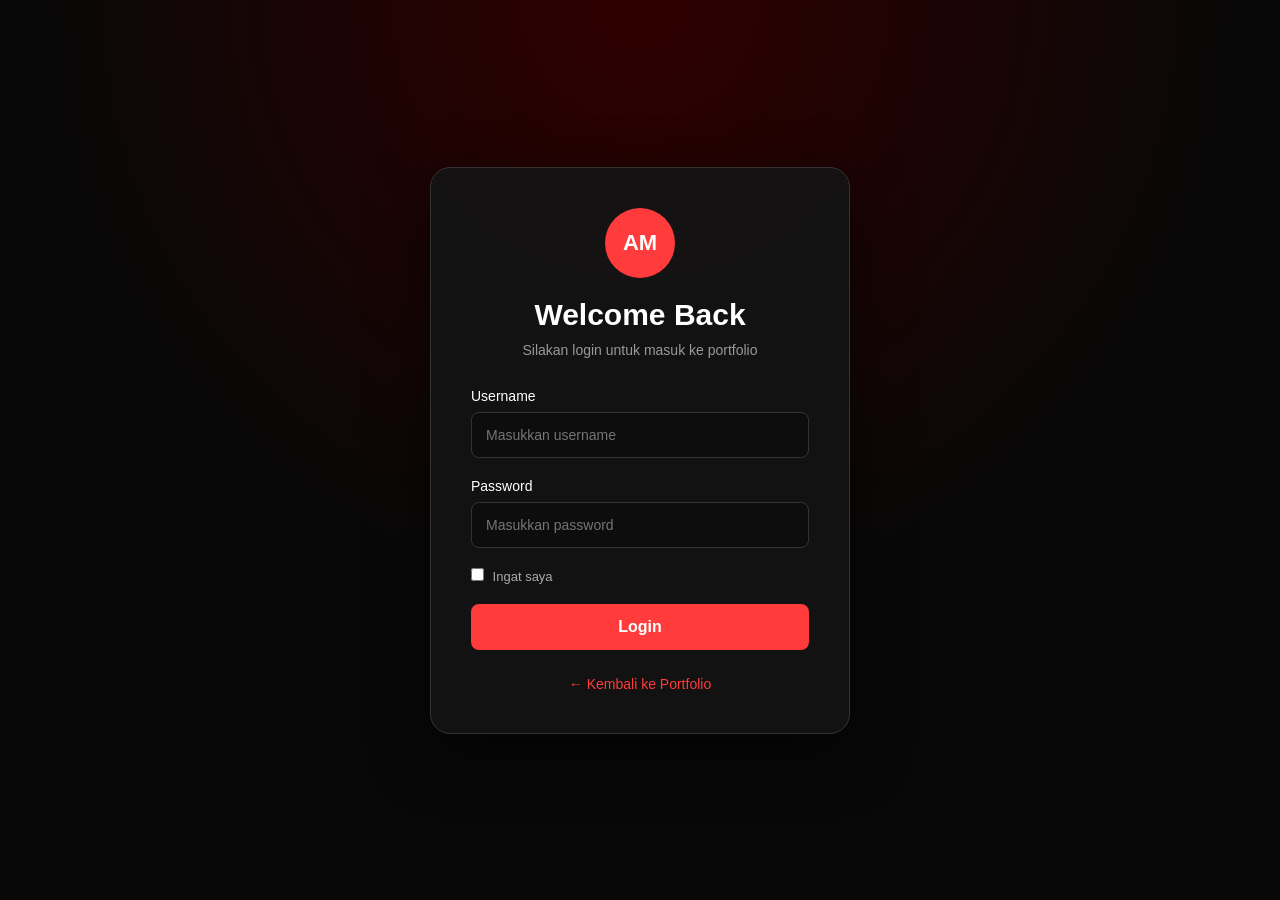
==== index.html @ 404a604d "Add files via upload" ====
<!DOCTYPE html>
<html lang="id">

<head>

    <meta charset="UTF-8">

    <meta
        name="viewport"
        content="width=device-width, initial-scale=1.0"
    >

    <title>Portfolio | Ahmad Mansyur</title>


    <!-- GOOGLE FONT -->

    <link
        href="https://fonts.googleapis.com/css2?family=Poppins:wght@300;400;500;600;700&display=swap"
        rel="stylesheet"
    >


    <!-- CSS -->

    <link
        rel="stylesheet"
        href="style.css"
    >

</head>


<body>


<!-- =====================================
     CEK LOGIN
===================================== -->

<script>

    if (
        localStorage.getItem("isLoggedIn")
        !== "true"
    ) {

        window.location.href =
            "login.html";

    }

</script>



<!-- =====================================
     NAVBAR
===================================== -->

<header>

    <nav class="navbar">


        <!-- LOGO -->

        <div class="logo">

            <span>AM</span>

        </div>


        <!-- MENU -->

        <ul class="nav-menu">

            <li>
                <a href="#home">
                    Home
                </a>
            </li>

            <li>
                <a href="#about">
                    Tentang
                </a>
            </li>

            <li>
                <a href="#skills">
                    Skill
                </a>
            </li>

            <li>
                <a href="#keahlian">
                    Project
                </a>
            </li>

            <li>
                <a href="#contact">
                    Kontak
                </a>
            </li>

            <li>
                <a
                    href="#"
                    onclick="logout()"
                    class="logout"
                >
                    Logout
                </a>
            </li>

        </ul>


        <!-- MENU MOBILE -->

        <div class="menu-toggle">

            ☰

        </div>

    </nav>

</header>



<!-- =====================================
     HOME
===================================== -->

<section
    id="home"
    class="hero"
>


    <!-- TEXT -->

    <div class="hero-text">


        <p class="small-text">

            Halo, saya

        </p>


        <h1>

            Ahmad
            <span>Mansyur</span>

        </h1>


        <h2>

            Mahasiswa Teknik Komputer

        </h2>


        <p>

            Saya adalah mahasiswa yang tertarik
            dengan dunia teknologi, pemrograman,
            jaringan komputer, dan pengembangan
            website.

        </p>


        <!-- BUTTON -->

        <div class="hero-buttons">

            <a
                href="#projects"
                class="btn"
            >

                Lihat Project

            </a>


            <a
                href="#contact"
                class="btn-outline"
            >

                Hubungi Saya

            </a>

        </div>


    </div>



    <!-- FOTO -->

    <div class="hero-image">

        <div class="profile-circle">

            <img
                src="gambar.jpeg"
                alt="Foto Ahmad Mansyur"
            >

        </div>

    </div>


</section>



<!-- =====================================
     ABOUT
===================================== -->

<section
    id="about"
    class="section"
>


    <div class="section-title">

        <p>
            TENTANG SAYA
        </p>

        <h2>
            About Me
        </h2>

    </div>



    <div class="about-content">


        <!-- ABOUT -->

        <div class="about-card">

            <h3>
                Siapa Saya?
            </h3>


            <p>

                Halo! Nama saya Ahmad Mansyur.
                Saya merupakan mahasiswa Teknik
                Komputer yang memiliki ketertarikan
                terhadap teknologi dan dunia komputer.

            </p>


            <p>

                Saya sedang mempelajari berbagai
                hal seperti pemrograman, pengembangan
                website, jaringan komputer, Linux,
                dan teknologi informasi.

            </p>

        </div>



        <!-- INFO -->

        <div class="about-info">


            <div class="info-box">

                <strong>
                    Nama
                </strong>

                <span>
                    Ahmad Mansyur
                </span>

            </div>


            <div class="info-box">

                <strong>
                    Program Studi
                </strong>

                <span>
                    Teknik Komputer
                </span>

            </div>


            <div class="info-box">

                <strong>
                    Hobi
                </strong>

                <span>
                    Bermain Game
                </span>

            </div>


            <div class="info-box">

                <strong>
                    Fokus
                </strong>

                <span>
                    Teknologi & Pemrograman
                </span>

            </div>


        </div>

    </div>

</section>



<!-- =====================================
     SKILLS
===================================== -->

<section
    id="skills"
    class="section skills-section"
>


    <div class="section-title">

        <p>
            KEMAMPUAN
        </p>

        <h2>
            My Skills
        </h2>

    </div>



    <div class="skills-container">


        <!-- HTML -->

        <div class="skill-card">

            <div class="skill-icon">
                HTML
            </div>

            <h3>
                HTML
            </h3>

            <p>
                Membuat struktur halaman website
                menggunakan HTML.
            </p>

        </div>



        <!-- CSS -->

        <div class="skill-card">

            <div class="skill-icon">
                CSS
            </div>

            <h3>
                CSS
            </h3>

            <p>
                Membuat tampilan website menjadi
                menarik dan responsive.
            </p>

        </div>



        <!-- JAVASCRIPT -->

        <div class="skill-card">

            <div class="skill-icon">
                JS
            </div>

            <h3>
                JavaScript
            </h3>

            <p>
                Membuat website menjadi lebih
                interaktif.
            </p>

        </div>



        <!-- C++ -->

        <div class="skill-card">

            <div class="skill-icon">
                C++
            </div>

            <h3>
                C++
            </h3>

            <p>
                Membuat program menggunakan
                bahasa C++.
            </p>

        </div>



        <!-- NETWORK -->

        <div class="skill-card">

            <div class="skill-icon">
                NET
            </div>

            <h3>
                Networking
            </h3>

            <p>
                Mempelajari jaringan komputer,
                Linux, dan MikroTik.
            </p>

        </div>


    </div>

</section>



<!-- =====================================
     KEAHLIAN
===================================== -->

<section id="keahlian" class="skills">

    <div class="container">

        <h2 class="section-title">Keahlian Saya</h2>

        <p class="section-subtitle">
            Beberapa teknologi dan bidang yang sedang saya pelajari.
        </p>

        <div class="skills-grid">

            <div class="skill-card">
                <div class="skill-icon">🌐</div>
                <h3>HTML</h3>
                <p>
                    Membuat struktur website menggunakan HTML.
                </p>
            </div>

            <div class="skill-card">
                <div class="skill-icon">🎨</div>
                <h3>CSS</h3>
                <p>
                    Membuat tampilan website agar lebih menarik dan responsif.
                </p>
            </div>

            <div class="skill-card">
                <div class="skill-icon">⚡</div>
                <h3>JavaScript</h3>
                <p>
                    Membuat website menjadi lebih interaktif.
                </p>
            </div>

            <div class="skill-card">
                <div class="skill-icon">💻</div>
                <h3>C++</h3>
                <p>
                    Mempelajari dasar pemrograman menggunakan bahasa C++.
                </p>
            </div>

            <div class="skill-card">
                <div class="skill-icon">🌐</div>
                <h3>Networking</h3>
                <p>
                    Mempelajari jaringan komputer, MikroTik dan Linux.
                </p>
            </div>

            <div class="skill-card">
                <div class="skill-icon">🎮</div>
                <h3>Gaming</h3>
                <p>
                    Bermain game sebagai salah satu hobi saya.
                </p>
            </div>

        </div>

    </div>

</section>



<!-- =====================================
     CONTACT
===================================== -->

<section
    id="contact"
    class="section contact-section"
>


    <div class="section-title">

        <p>
            HUBUNGI SAYA
        </p>

        <h2>
            Contact Me
        </h2>

    </div>



    <div class="contact-container">


        <!-- CONTACT INFO -->

        <div class="contact-text">


            <h3>
                Mari Terhubung!
            </h3>


            <p>

                Jika ingin menghubungi saya
                atau berdiskusi mengenai project,
                silakan gunakan informasi kontak
                di bawah ini.

            </p>


            <div class="contact-info">


                <p>

                    📧 Email:

                    <span>
                        mansyurahmad783@gmail.com
                    </span>

                </p>


                <p>

                    📱 WhatsApp:

                    <span>
                        087762657642
                    </span>

                </p>


                <p>

                    📍 Lokasi:

                    <span>
                        Jember, Jawa Timur
                    </span>

                </p>


            </div>

        </div>



        <!-- FORM -->

        <form id="contactForm">


            <input
                type="text"
                placeholder="Nama"
                required
            >


            <input
                type="email"
                placeholder="Email"
                required
            >


            <textarea
                placeholder="Pesan"
                rows="6"
                required
            ></textarea>


            <button type="submit">

                Kirim Pesan

            </button>


        </form>


    </div>

</section>



<!-- =====================================
     FOOTER
===================================== -->

<footer>

    <p>

        © 2026 Ahmad Mansyur.
        All Rights Reserved.

    </p>

</footer>



<!-- JAVASCRIPT -->

<script src="script.js"></script>


</body>

</html>
---- style.css ----
/* =====================================
   RESET
===================================== */

* {
    margin: 0;
    padding: 0;
    box-sizing: border-box;
}


html {
    scroll-behavior: smooth;
}


body {

    font-family: 'Poppins', sans-serif;

    background: #080808;

    color: white;

}


/* =====================================
   NAVBAR
===================================== */

header {

    width: 100%;

    position: fixed;

    top: 0;

    z-index: 1000;

    background:
        rgba(8, 8, 8, 0.9);

    backdrop-filter: blur(10px);

}


.navbar {

    max-width: 1200px;

    height: 75px;

    margin: auto;

    padding: 0 25px;

    display: flex;

    align-items: center;

    justify-content: space-between;

}


.logo span {

    font-size: 25px;

    font-weight: 700;

    color: #ff3b3b;

}


.nav-menu {

    display: flex;

    gap: 25px;

    list-style: none;

}


.nav-menu a {

    color: white;

    text-decoration: none;

    font-size: 14px;

    transition: 0.3s;

}


.nav-menu a:hover {

    color: #ff3b3b;

}


.nav-menu .logout {

    color: #ff3b3b;

}


.menu-toggle {

    display: none;

    font-size: 28px;

    cursor: pointer;

}


/* =====================================
   HERO
===================================== */

.hero {

    min-height: 100vh;

    max-width: 1200px;

    margin: auto;

    padding:
        120px 25px 60px;

    display: flex;

    align-items: center;

    justify-content: space-between;

    gap: 50px;

}


.hero-text {

    max-width: 650px;

}


.small-text {

    color: #ff3b3b;

    font-size: 18px;

}


.hero h1 {

    margin-top: 8px;

    font-size: 60px;

    line-height: 1.1;

}


.hero h1 span {

    color: #ff3b3b;

}


.hero h2 {

    margin-top: 15px;

    font-size: 25px;

    color: #ddd;

}


.hero-text > p:not(.small-text) {

    margin-top: 20px;

    line-height: 1.8;

    color: #aaa;

}


/* BUTTON */

.hero-buttons {

    margin-top: 30px;

    display: flex;

    gap: 15px;

}


.btn,
.btn-outline {

    padding: 13px 25px;

    border-radius: 8px;

    text-decoration: none;

    transition: 0.3s;

}


.btn {

    background: #ff3b3b;

    color: white;

}


.btn:hover {

    background: #d92828;

    transform: translateY(-2px);

}


.btn-outline {

    border: 1px solid #ff3b3b;

    color: #ff3b3b;

}


.btn-outline:hover {

    background: #ff3b3b;

    color: white;

}


/* =====================================
   PROFILE
===================================== */

.hero-image {

    display: flex;

    align-items: center;

    justify-content: center;

}


.profile-circle {

    width: 330px;

    height: 330px;

    padding: 8px;

    border-radius: 50%;

    background:
        linear-gradient(
            135deg,
            #ff3b3b,
            #700000
        );

}


.profile-circle img {

    width: 100%;

    height: 100%;

    object-fit: cover;

    border-radius: 50%;

    background: #222;

}


/* =====================================
   SECTION
===================================== */

.section {

    max-width: 1200px;

    margin: auto;

    padding: 100px 25px;

}


.section-title {

    text-align: center;

    margin-bottom: 60px;

}


.section-title p {

    color: #ff3b3b;

    font-size: 14px;

    font-weight: 600;

}


.section-title h2 {

    margin-top: 5px;

    font-size: 40px;

}


/* =====================================
   ABOUT
===================================== */

.about-content {

    display: grid;

    grid-template-columns:
        1fr 1fr;

    gap: 50px;

}


.about-card {

    padding: 30px;

    background: #111;

    border: 1px solid #222;

    border-radius: 15px;

}


.about-card h3 {

    font-size: 25px;

    margin-bottom: 20px;

}


.about-card p {

    color: #aaa;

    line-height: 1.8;

    margin-bottom: 15px;

}


.about-info {

    display: grid;

    grid-template-columns:
        1fr 1fr;

    gap: 15px;

}


.info-box {

    padding: 25px;

    background: #111;

    border: 1px solid #222;

    border-radius: 12px;

}


.info-box strong {

    display: block;

    color: #ff3b3b;

    margin-bottom: 8px;

}


.info-box span {

    color: #ddd;

    font-size: 14px;

}


/* =====================================
   SKILLS
===================================== */

.skills-section {

    max-width: 100%;

    background: #0d0d0d;

}


.skills-container {

    max-width: 1200px;

    margin: auto;

    display: grid;

    grid-template-columns:
        repeat(5, 1fr);

    gap: 20px;

}


.skill-card {

    text-align: center;

    padding: 30px 20px;

    background: #111;

    border: 1px solid #222;

    border-radius: 15px;

    transition: 0.3s;

}


.skill-card:hover {

    transform: translateY(-8px);

    border-color: #ff3b3b;

}


.skill-icon {

    width: 65px;

    height: 65px;

    margin: auto;

    display: flex;

    align-items: center;

    justify-content: center;

    border-radius: 50%;

    background: #ff3b3b;

    font-weight: 700;

}


.skill-card h3 {

    margin-top: 20px;

}


.skill-card p {

    margin-top: 10px;

    color: #999;

    font-size: 13px;

    line-height: 1.6;

}


/* =========================
   SKILLS
========================= */

.skills {
    padding: 100px 8%;
    background: #080808;
}

.skills-grid {
    display: grid;
    grid-template-columns: repeat(3, 1fr);
    gap: 25px;
    margin-top: 50px;
}

.skill-card {
    background: #111;
    border: 1px solid #292929;
    border-radius: 15px;
    padding: 30px;
    text-align: center;
    transition: 0.3s ease;
}

.skill-card:hover {
    transform: translateY(-8px);
    border-color: #ff3b3b;
    box-shadow: 0 15px 35px rgba(255, 0, 0, 0.15);
}

.skill-icon {
    font-size: 40px;
    margin-bottom: 15px;
}

.skill-card h3 {
    color: white;
    font-size: 22px;
    margin-bottom: 10px;
}

.skill-card p {
    color: #999;
    line-height: 1.6;
    font-size: 14px;
}

@media (max-width: 900px) {

    .skills-grid {
        grid-template-columns: repeat(2, 1fr);
    }

}

@media (max-width: 600px) {

    .skills {
        padding: 70px 5%;
    }

    .skills-grid {
        grid-template-columns: 1fr;
    }

}


/* =====================================
   CONTACT
===================================== */

.contact-section {

    max-width: 100%;

    background: #0d0d0d;

}


.contact-container {

    max-width: 1000px;

    margin: auto;

    display: grid;

    grid-template-columns:
        1fr 1fr;

    gap: 50px;

}


.contact-text h3 {

    font-size: 28px;

}


.contact-text > p {

    margin-top: 15px;

    color: #999;

    line-height: 1.7;

}


.contact-info {

    margin-top: 30px;

}


.contact-info p {

    margin-bottom: 15px;

    color: #aaa;

}


.contact-info span {

    color: white;

}


/* FORM */

form {

    display: flex;

    flex-direction: column;

    gap: 15px;

}


form input,
form textarea {

    width: 100%;

    padding: 15px;

    border: 1px solid #333;

    border-radius: 8px;

    background: #111;

    color: white;

    font-family: inherit;

}


form input:focus,
form textarea:focus {

    outline: none;

    border-color: #ff3b3b;

}


form button {

    padding: 14px;

    border: none;

    border-radius: 8px;

    background: #ff3b3b;

    color: white;

    font-family: inherit;

    font-weight: 600;

    cursor: pointer;

    transition: 0.3s;

}


form button:hover {

    background: #d92828;

}


/* =====================================
   FOOTER
===================================== */

footer {

    text-align: center;

    padding: 25px;

    background: #050505;

    color: #777;

    font-size: 13px;

}


/* =====================================
   TABLET
===================================== */

@media (max-width: 900px) {


    .hero {

        flex-direction: column-reverse;

        text-align: center;

    }


    .hero h1 {

        font-size: 45px;

    }


    .hero-buttons {

        justify-content: center;

    }


    .skills-container {

        grid-template-columns:
            repeat(2, 1fr);

    }


    .projects-container {

        grid-template-columns:
            repeat(2, 1fr);

    }


    .about-content,
    .contact-container {

        grid-template-columns:
            1fr;

    }

}


/* =====================================
   MOBILE
===================================== */

@media (max-width: 600px) {


    .nav-menu {

        position: absolute;

        top: 75px;

        left: 0;

        width: 100%;

        display: none;

        flex-direction: column;

        padding: 25px;

        background: #111;

        text-align: center;

    }


    .nav-menu.active {

        display: flex;

    }


    .menu-toggle {

        display: block;

    }


    .hero h1 {

        font-size: 38px;

    }


    .hero h2 {

        font-size: 20px;

    }


    .profile-circle {

        width: 240px;

        height: 240px;

    }


    .skills-container,
    .projects-container,
    .about-info {

        grid-template-columns:
            1fr;

    }


    .section-title h2 {

        font-size: 32px;

    }

}
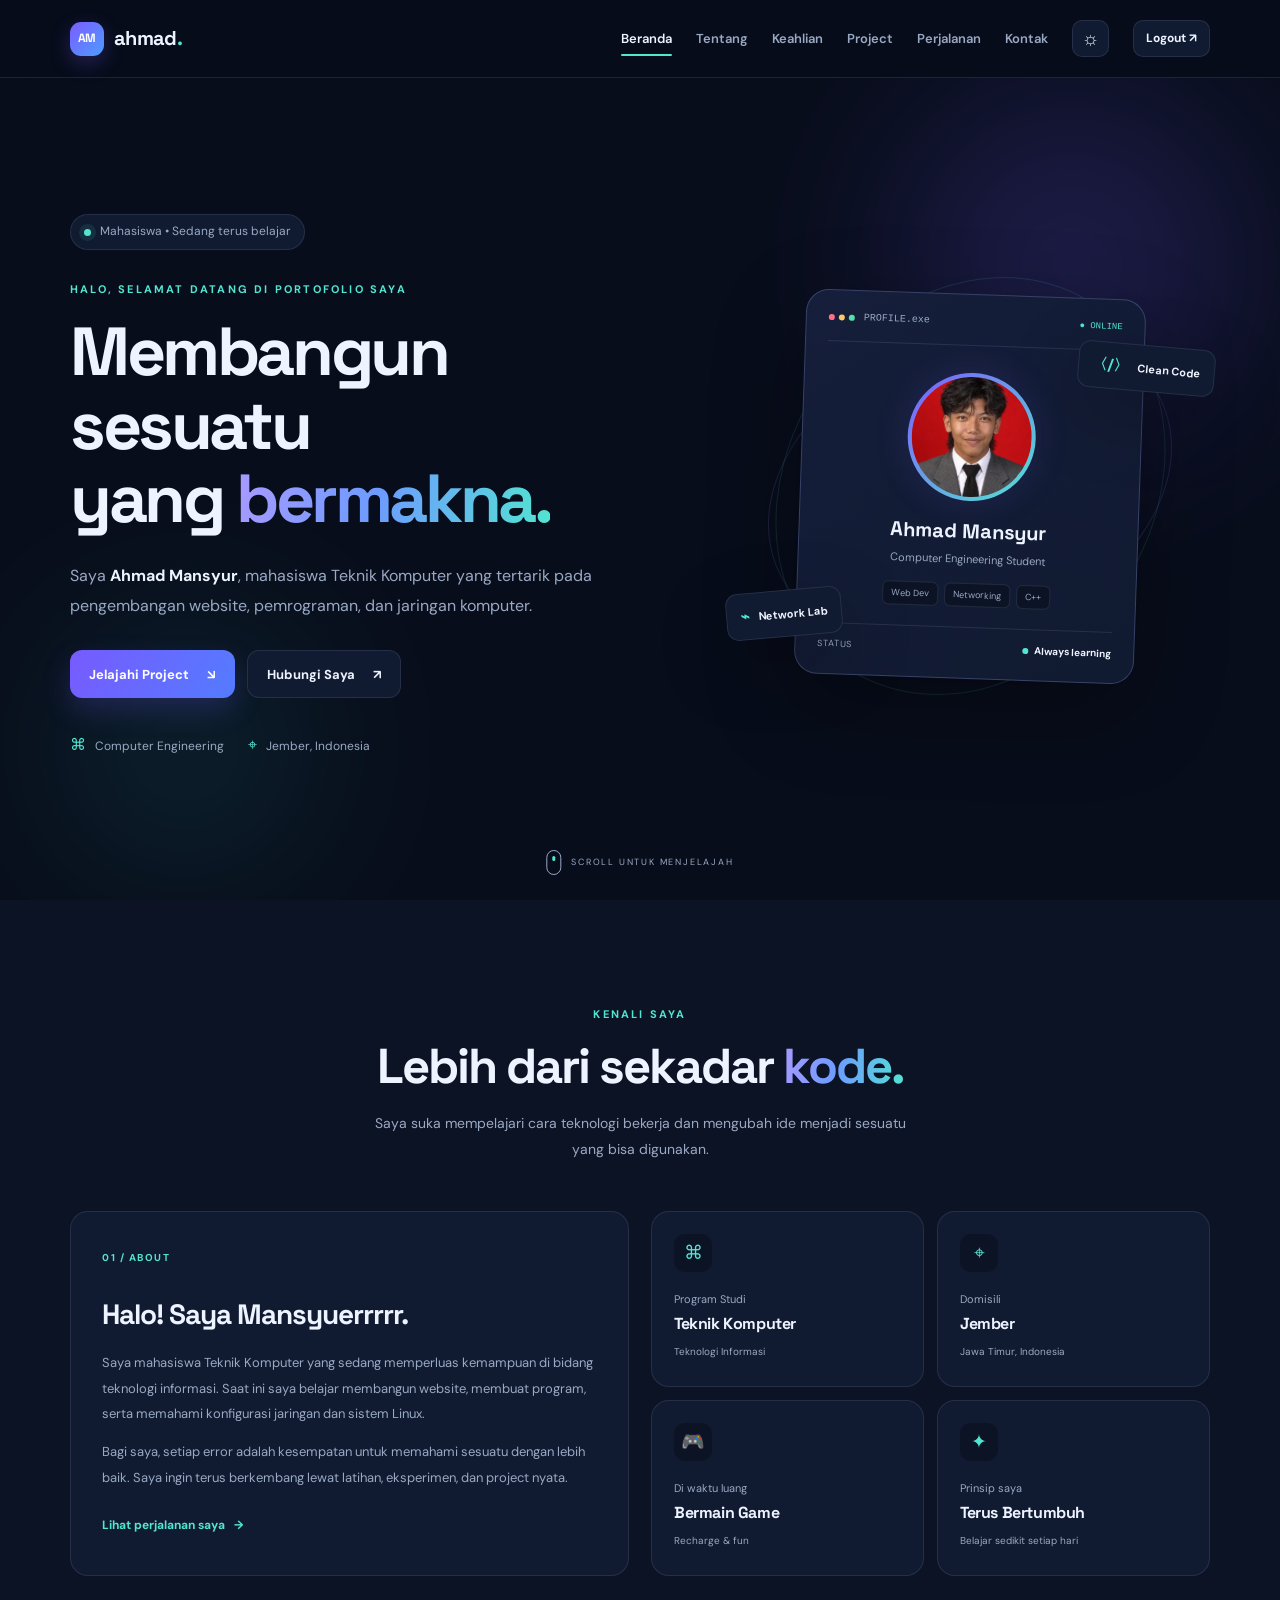
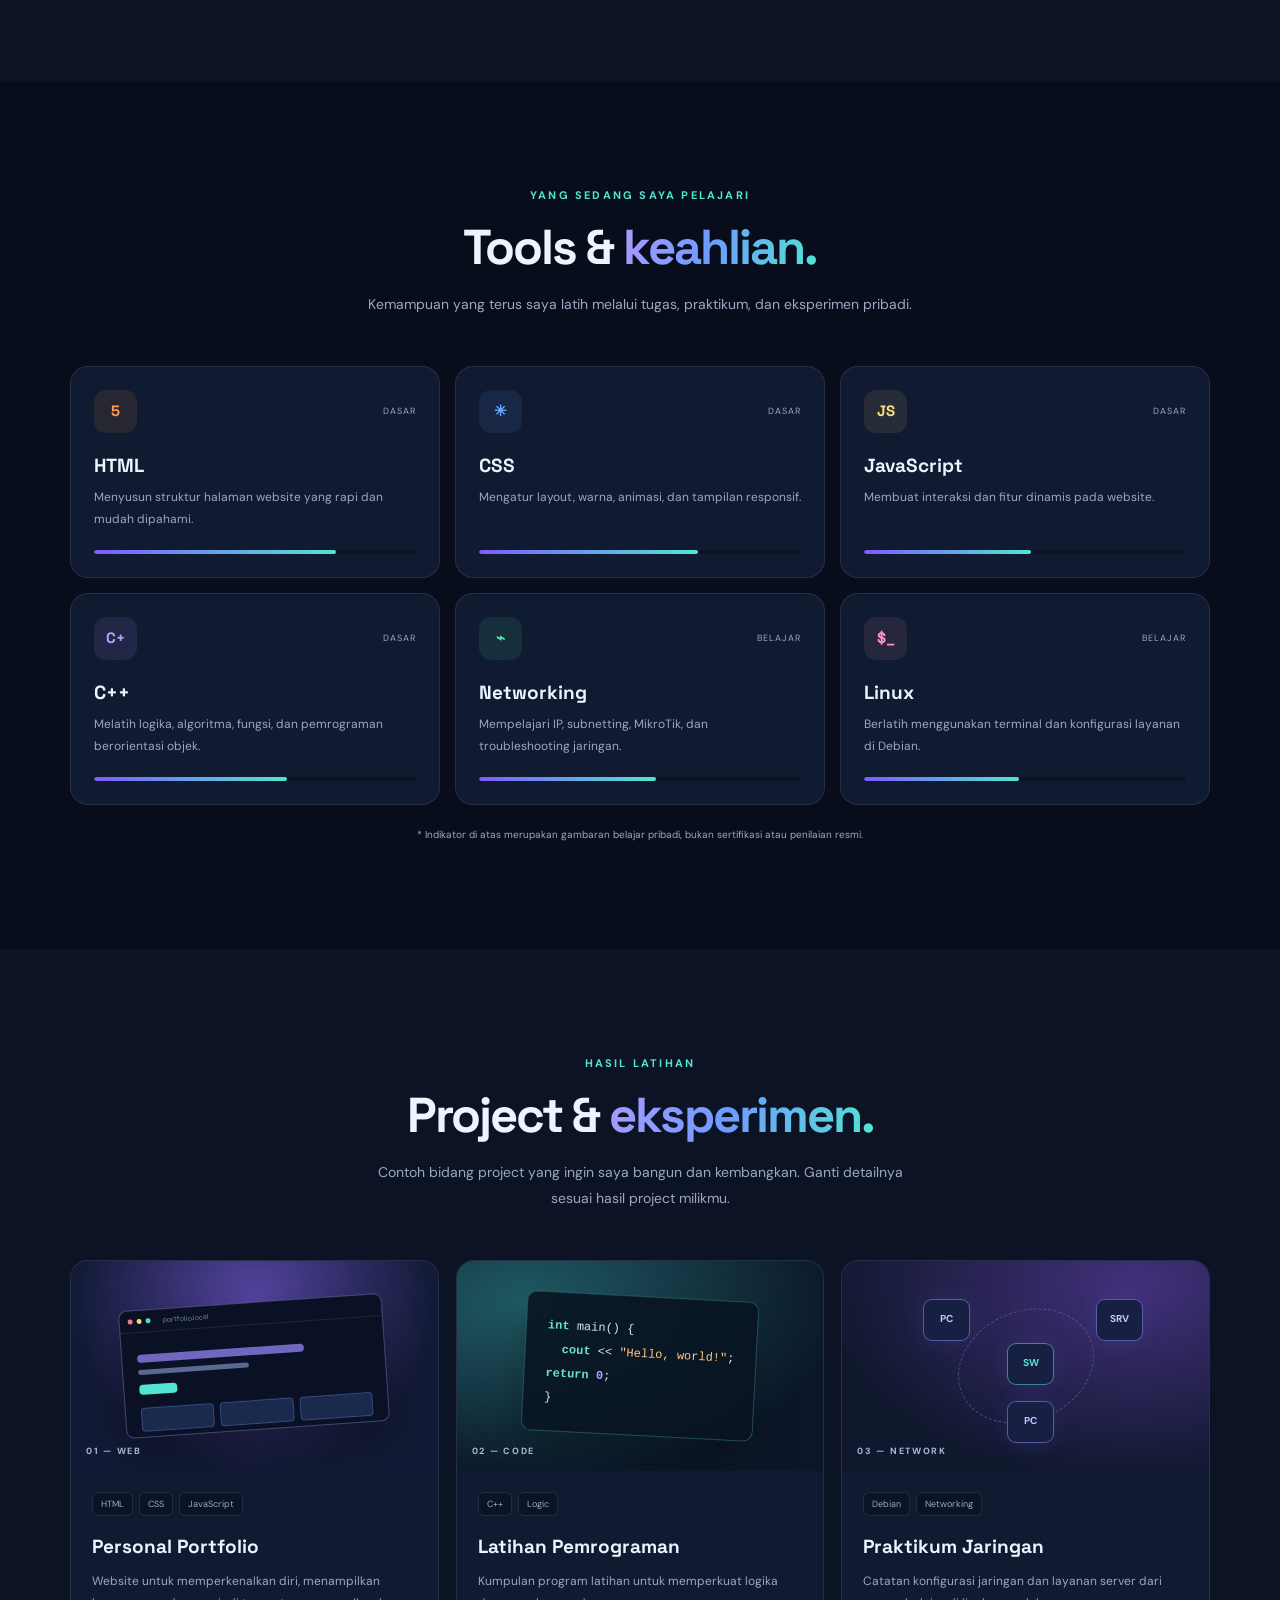
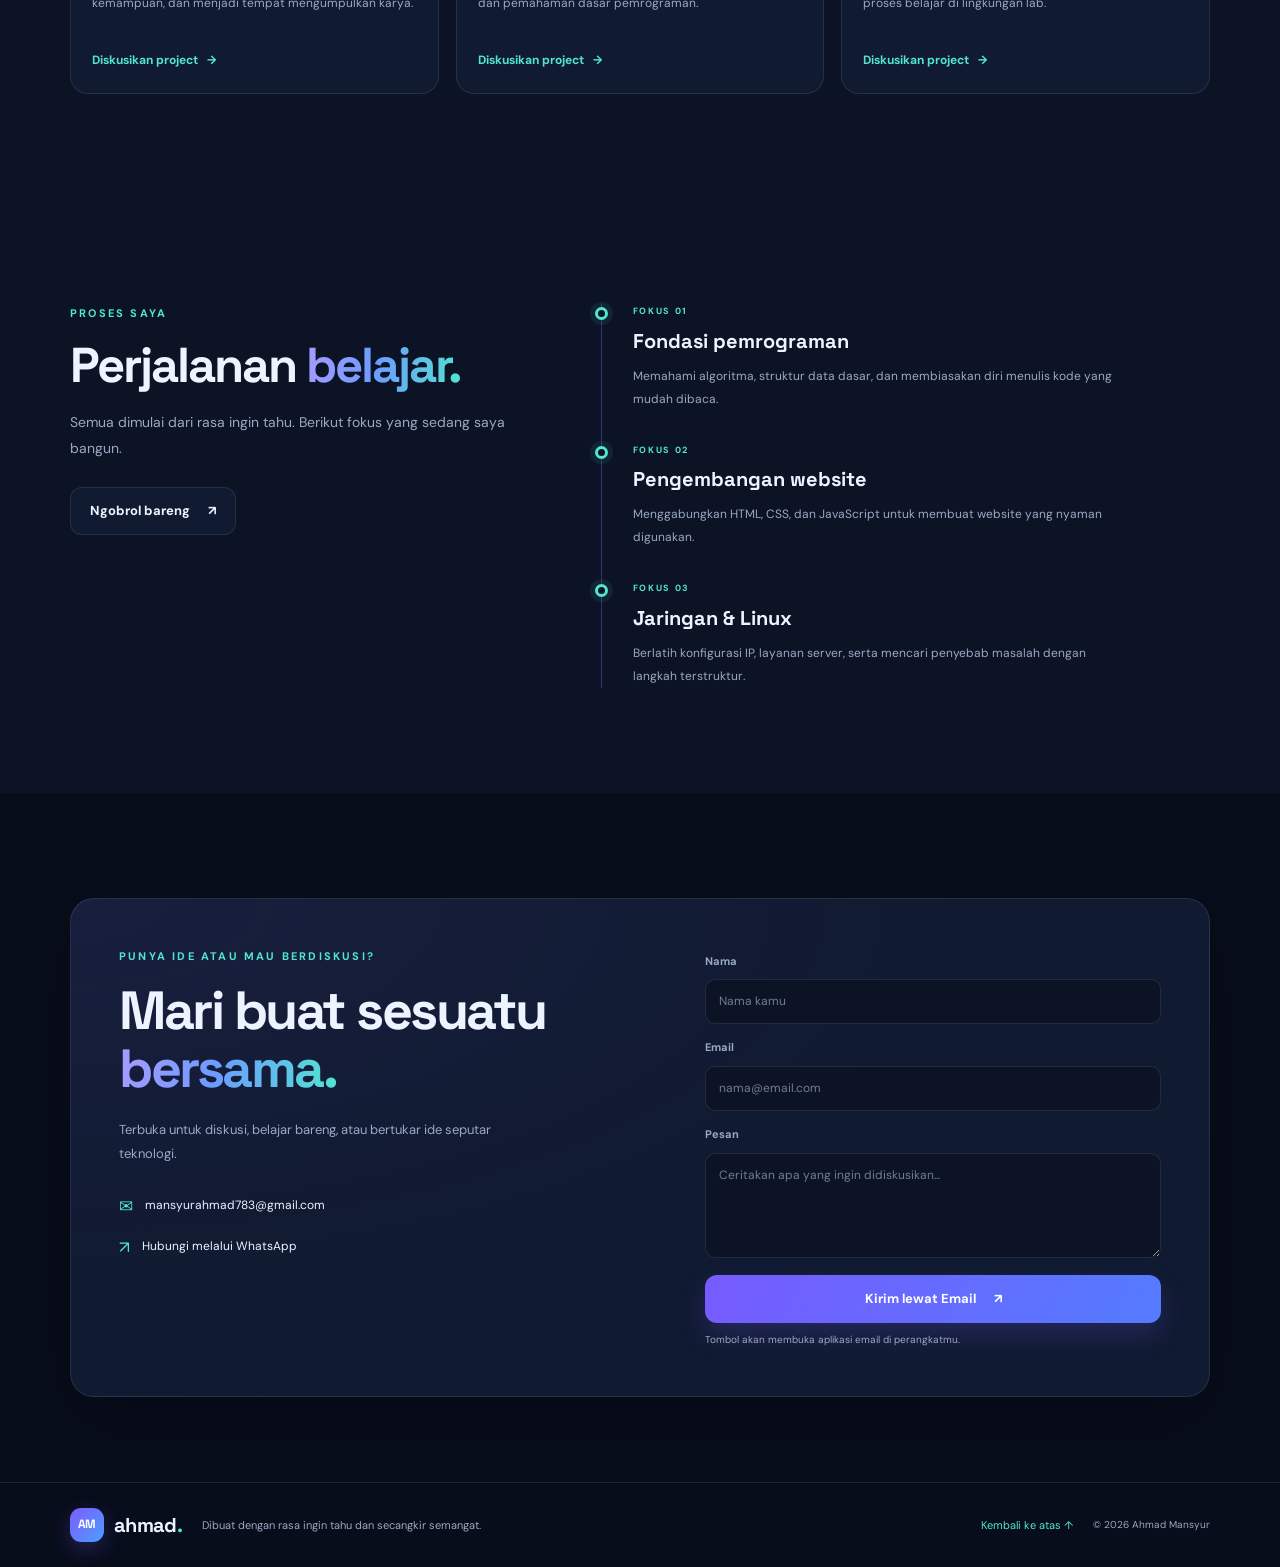
==== commit 6c2ddffa: "Add files via upload" ====
--- a/index.html
+++ b/index.html
@@ -1,721 +1,129 @@
-<!DOCTYPE html>
-<html lang="id">
-
-<head>
-
-    <meta charset="UTF-8">
-
-    <meta
-        name="viewport"
-        content="width=device-width, initial-scale=1.0"
-    >
-
-    <title>Portfolio | Ahmad Mansyur</title>
-
-
-    <!-- GOOGLE FONT -->
-
-    <link
-        href="https://fonts.googleapis.com/css2?family=Poppins:wght@300;400;500;600;700&display=swap"
-        rel="stylesheet"
-    >
-
-
-    <!-- CSS -->
-
-    <link
-        rel="stylesheet"
-        href="style.css"
-    >
-
-</head>
-
-
-<body>
-
-
-<!-- =====================================
-     CEK LOGIN
-===================================== -->
-
-<script>
-
-    if (
-        localStorage.getItem("isLoggedIn")
-        !== "true"
-    ) {
-
-        window.location.href =
-            "login.html";
-
-    }
-
-</script>
-
-
-
-<!-- =====================================
-     NAVBAR
-===================================== -->
-
-<header>
-
-    <nav class="navbar">
-
-
-        <!-- LOGO -->
-
-        <div class="logo">
-
-            <span>AM</span>
-
-        </div>
-
-
-        <!-- MENU -->
-
-        <ul class="nav-menu">
-
-            <li>
-                <a href="#home">
-                    Home
-                </a>
-            </li>
-
-            <li>
-                <a href="#about">
-                    Tentang
-                </a>
-            </li>
-
-            <li>
-                <a href="#skills">
-                    Skill
-                </a>
-            </li>
-
-            <li>
-                <a href="#keahlian">
-                    Project
-                </a>
-            </li>
-
-            <li>
-                <a href="#contact">
-                    Kontak
-                </a>
-            </li>
-
-            <li>
-                <a
-                    href="#"
-                    onclick="logout()"
-                    class="logout"
-                >
-                    Logout
-                </a>
-            </li>
-
-        </ul>
-
-
-        <!-- MENU MOBILE -->
-
-        <div class="menu-toggle">
-
-            ☰
-
-        </div>
-
-    </nav>
-
-</header>
-
-
-
-<!-- =====================================
-     HOME
-===================================== -->
-
-<section
-    id="home"
-    class="hero"
->
-
-
-    <!-- TEXT -->
-
-    <div class="hero-text">
-
-
-        <p class="small-text">
-
-            Halo, saya
-
-        </p>
-
-
-        <h1>
-
-            Ahmad
-            <span>Mansyur</span>
-
-        </h1>
-
-
-        <h2>
-
-            Mahasiswa Teknik Komputer
-
-        </h2>
-
-
-        <p>
-
-            Saya adalah mahasiswa yang tertarik
-            dengan dunia teknologi, pemrograman,
-            jaringan komputer, dan pengembangan
-            website.
-
-        </p>
-
-
-        <!-- BUTTON -->
-
-        <div class="hero-buttons">
-
-            <a
-                href="#projects"
-                class="btn"
-            >
-
-                Lihat Project
-
-            </a>
-
-
-            <a
-                href="#contact"
-                class="btn-outline"
-            >
-
-                Hubungi Saya
-
-            </a>
-
-        </div>
-
-
-    </div>
-
-
-
-    <!-- FOTO -->
-
-    <div class="hero-image">
-
-        <div class="profile-circle">
-
-            <img
-                src="gambar.jpeg"
-                alt="Foto Ahmad Mansyur"
-            >
-
-        </div>
-
-    </div>
-
-
-</section>
-
-
-
-<!-- =====================================
-     ABOUT
-===================================== -->
-
-<section
-    id="about"
-    class="section"
->
-
-
-    <div class="section-title">
-
-        <p>
-            TENTANG SAYA
-        </p>
-
-        <h2>
-            About Me
-        </h2>
-
-    </div>
-
-
-
-    <div class="about-content">
-
-
-        <!-- ABOUT -->
-
-        <div class="about-card">
-
-            <h3>
-                Siapa Saya?
-            </h3>
-
-
-            <p>
-
-                Halo! Nama saya Ahmad Mansyur.
-                Saya merupakan mahasiswa Teknik
-                Komputer yang memiliki ketertarikan
-                terhadap teknologi dan dunia komputer.
-
-            </p>
-
-
-            <p>
-
-                Saya sedang mempelajari berbagai
-                hal seperti pemrograman, pengembangan
-                website, jaringan komputer, Linux,
-                dan teknologi informasi.
-
-            </p>
-
-        </div>
-
-
-
-        <!-- INFO -->
-
-        <div class="about-info">
-
-
-            <div class="info-box">
-
-                <strong>
-                    Nama
-                </strong>
-
-                <span>
-                    Ahmad Mansyur
-                </span>
-
-            </div>
-
-
-            <div class="info-box">
-
-                <strong>
-                    Program Studi
-                </strong>
-
-                <span>
-                    Teknik Komputer
-                </span>
-
-            </div>
-
-
-            <div class="info-box">
-
-                <strong>
-                    Hobi
-                </strong>
-
-                <span>
-                    Bermain Game
-                </span>
-
-            </div>
-
-
-            <div class="info-box">
-
-                <strong>
-                    Fokus
-                </strong>
-
-                <span>
-                    Teknologi & Pemrograman
-                </span>
-
-            </div>
-
-
-        </div>
-
-    </div>
-
-</section>
-
-
-
-<!-- =====================================
-     SKILLS
-===================================== -->
-
-<section
-    id="skills"
-    class="section skills-section"
->
-
-
-    <div class="section-title">
-
-        <p>
-            KEMAMPUAN
-        </p>
-
-        <h2>
-            My Skills
-        </h2>
-
-    </div>
-
-
-
-    <div class="skills-container">
-
-
-        <!-- HTML -->
-
-        <div class="skill-card">
-
-            <div class="skill-icon">
-                HTML
-            </div>
-
-            <h3>
-                HTML
-            </h3>
-
-            <p>
-                Membuat struktur halaman website
-                menggunakan HTML.
-            </p>
-
-        </div>
-
-
-
-        <!-- CSS -->
-
-        <div class="skill-card">
-
-            <div class="skill-icon">
-                CSS
-            </div>
-
-            <h3>
-                CSS
-            </h3>
-
-            <p>
-                Membuat tampilan website menjadi
-                menarik dan responsive.
-            </p>
-
-        </div>
-
-
-
-        <!-- JAVASCRIPT -->
-
-        <div class="skill-card">
-
-            <div class="skill-icon">
-                JS
-            </div>
-
-            <h3>
-                JavaScript
-            </h3>
-
-            <p>
-                Membuat website menjadi lebih
-                interaktif.
-            </p>
-
-        </div>
-
-
-
-        <!-- C++ -->
-
-        <div class="skill-card">
-
-            <div class="skill-icon">
-                C++
-            </div>
-
-            <h3>
-                C++
-            </h3>
-
-            <p>
-                Membuat program menggunakan
-                bahasa C++.
-            </p>
-
-        </div>
-
-
-
-        <!-- NETWORK -->
-
-        <div class="skill-card">
-
-            <div class="skill-icon">
-                NET
-            </div>
-
-            <h3>
-                Networking
-            </h3>
-
-            <p>
-                Mempelajari jaringan komputer,
-                Linux, dan MikroTik.
-            </p>
-
-        </div>
-
-
-    </div>
-
-</section>
-
-
-
-<!-- =====================================
-     KEAHLIAN
-===================================== -->
-
-<section id="keahlian" class="skills">
-
-    <div class="container">
-
-        <h2 class="section-title">Keahlian Saya</h2>
-
-        <p class="section-subtitle">
-            Beberapa teknologi dan bidang yang sedang saya pelajari.
-        </p>
-
-        <div class="skills-grid">
-
-            <div class="skill-card">
-                <div class="skill-icon">🌐</div>
-                <h3>HTML</h3>
-                <p>
-                    Membuat struktur website menggunakan HTML.
-                </p>
-            </div>
-
-            <div class="skill-card">
-                <div class="skill-icon">🎨</div>
-                <h3>CSS</h3>
-                <p>
-                    Membuat tampilan website agar lebih menarik dan responsif.
-                </p>
-            </div>
-
-            <div class="skill-card">
-                <div class="skill-icon">⚡</div>
-                <h3>JavaScript</h3>
-                <p>
-                    Membuat website menjadi lebih interaktif.
-                </p>
-            </div>
-
-            <div class="skill-card">
-                <div class="skill-icon">💻</div>
-                <h3>C++</h3>
-                <p>
-                    Mempelajari dasar pemrograman menggunakan bahasa C++.
-                </p>
-            </div>
-
-            <div class="skill-card">
-                <div class="skill-icon">🌐</div>
-                <h3>Networking</h3>
-                <p>
-                    Mempelajari jaringan komputer, MikroTik dan Linux.
-                </p>
-            </div>
-
-            <div class="skill-card">
-                <div class="skill-icon">🎮</div>
-                <h3>Gaming</h3>
-                <p>
-                    Bermain game sebagai salah satu hobi saya.
-                </p>
-            </div>
-
-        </div>
-
-    </div>
-
-</section>
-
-
-
-<!-- =====================================
-     CONTACT
-===================================== -->
-
-<section
-    id="contact"
-    class="section contact-section"
->
-
-
-    <div class="section-title">
-
-        <p>
-            HUBUNGI SAYA
-        </p>
-
-        <h2>
-            Contact Me
-        </h2>
-
-    </div>
-
-
-
-    <div class="contact-container">
-
-
-        <!-- CONTACT INFO -->
-
-        <div class="contact-text">
-
-
-            <h3>
-                Mari Terhubung!
-            </h3>
-
-
-            <p>
-
-                Jika ingin menghubungi saya
-                atau berdiskusi mengenai project,
-                silakan gunakan informasi kontak
-                di bawah ini.
-
-            </p>
-
-
-            <div class="contact-info">
-
-
-                <p>
-
-                    📧 Email:
-
-                    <span>
-                        mansyurahmad783@gmail.com
-                    </span>
-
-                </p>
-
-
-                <p>
-
-                    📱 WhatsApp:
-
-                    <span>
-                        087762657642
-                    </span>
-
-                </p>
-
-
-                <p>
-
-                    📍 Lokasi:
-
-                    <span>
-                        Jember, Jawa Timur
-                    </span>
-
-                </p>
-
-
-            </div>
-
-        </div>
-
-
-
-        <!-- FORM -->
-
-        <form id="contactForm">
-
-
-            <input
-                type="text"
-                placeholder="Nama"
-                required
-            >
-
-
-            <input
-                type="email"
-                placeholder="Email"
-                required
-            >
-
-
-            <textarea
-                placeholder="Pesan"
-                rows="6"
-                required
-            ></textarea>
-
-
-            <button type="submit">
-
-                Kirim Pesan
-
-            </button>
-
-
-        </form>
-
-
-    </div>
-
-</section>
-
-
-
-<!-- =====================================
-     FOOTER
-===================================== -->
-
-<footer>
-
-    <p>
-
-        © 2026 Ahmad Mansyur.
-        All Rights Reserved.
-
-    </p>
-
-</footer>
-
-
-
-<!-- JAVASCRIPT -->
-
-<script src="script.js"></script>
-
-
-</body>
-
-</html>+<!DOCTYPE html>
+<html lang="id">
+<head>
+  <meta charset="UTF-8">
+  <meta name="viewport" content="width=device-width, initial-scale=1.0">
+  <meta name="theme-color" content="#080d1b">
+  <title>Ahmad Mansyur | Portfolio</title>
+  <link rel="preconnect" href="https://fonts.googleapis.com">
+  <link rel="preconnect" href="https://fonts.gstatic.com" crossorigin>
+  <link href="https://fonts.googleapis.com/css2?family=DM+Sans:wght@400;500;600;700&family=Space+Grotesk:wght@400;500;600;700&display=swap" rel="stylesheet">
+  <link rel="stylesheet" href="style.css">
+</head>
+<body>
+  <div class="progress-bar" id="progressBar"></div>
+  <header class="site-header">
+    <nav class="navbar container" aria-label="Navigasi utama">
+      <a class="brand" href="#home" aria-label="Ahmad Mansyur - Beranda"><span class="brand-mark">AM</span><span>ahmad<span class="brand-dot">.</span></span></a>
+      <button class="menu-toggle" id="menuToggle" aria-label="Buka menu" aria-expanded="false"><span></span><span></span><span></span></button>
+      <ul class="nav-menu" id="navMenu">
+        <li><a class="nav-link active" href="#home">Beranda</a></li>
+        <li><a class="nav-link" href="#about">Tentang</a></li>
+        <li><a class="nav-link" href="#skills">Keahlian</a></li>
+        <li><a class="nav-link" href="#projects">Project</a></li>
+        <li><a class="nav-link" href="#journey">Perjalanan</a></li>
+        <li><a class="nav-link" href="#contact">Kontak</a></li>
+        <li><button class="theme-toggle" id="themeToggle" aria-label="Ganti tema" title="Ganti tema">☼</button></li>
+        <li><button class="nav-logout" id="logoutBtn">Logout ↗</button></li>
+      </ul>
+    </nav>
+  </header>
+
+  <main>
+    <section class="hero section-shell" id="home">
+      <div class="hero-glow glow-one"></div><div class="hero-glow glow-two"></div>
+      <div class="container hero-grid">
+        <div class="hero-copy reveal">
+          <div class="availability"><span class="pulse"></span> Mahasiswa • Sedang terus belajar</div>
+          <p class="eyebrow">HALO, SELAMAT DATANG DI PORTOFOLIO SAYA</p>
+          <h1>Membangun sesuatu<br>yang <span class="gradient-text">bermakna.</span></h1>
+          <p class="hero-description">Saya <strong>Ahmad Mansyur</strong>, mahasiswa Teknik Komputer yang tertarik pada pengembangan website, pemrograman, dan jaringan komputer.</p>
+          <div class="hero-actions">
+            <a class="btn btn-primary" href="#projects">Jelajahi Project <span>↘</span></a>
+            <a class="btn btn-ghost" href="#contact">Hubungi Saya <span>↗</span></a>
+          </div>
+          <div class="hero-meta"><span><i class="meta-icon">⌘</i> Computer Engineering</span><span><i class="meta-icon">⌖</i> Jember, Indonesia</span></div>
+        </div>
+        <div class="hero-visual reveal">
+          <div class="orbit orbit-a"></div><div class="orbit orbit-b"></div>
+          <div class="profile-card">
+            <div class="profile-top"><span class="window-dots"><i></i><i></i><i></i></span><span>PROFILE.exe</span><span class="card-status">● ONLINE</span></div>
+            <div class="avatar-wrap"><img src="gambar.jpeg" alt="Foto Ahmad Mansyur" onerror="this.style.display='none';this.nextElementSibling.style.display='grid'"><div class="avatar-fallback">AM</div></div>
+            <p class="profile-name">Ahmad Mansyur</p><p class="profile-role">Computer Engineering Student</p>
+            <div class="profile-tags"><span>Web Dev</span><span>Networking</span><span>C++</span></div>
+            <div class="profile-bottom"><span>STATUS</span><strong><i></i> Always learning</strong></div>
+          </div>
+          <div class="floating-chip chip-code"><span>〈/〉</span> Clean Code</div>
+          <div class="floating-chip chip-network"><span>⌁</span> Network Lab</div>
+        </div>
+      </div>
+      <a href="#about" class="scroll-cue"><span></span> SCROLL UNTUK MENJELAJAH</a>
+    </section>
+
+    <section class="section section-about" id="about">
+      <div class="container">
+        <div class="section-heading reveal"><p class="eyebrow">KENALI SAYA</p><h2>Lebih dari sekadar <span class="gradient-text">kode.</span></h2><p>Saya suka mempelajari cara teknologi bekerja dan mengubah ide menjadi sesuatu yang bisa digunakan.</p></div>
+        <div class="about-grid">
+          <article class="about-panel glass-panel reveal"><span class="panel-number">01 / ABOUT</span><h3>Halo! Saya Mansyuerrrrr.</h3><p>Saya mahasiswa Teknik Komputer yang sedang memperluas kemampuan di bidang teknologi informasi. Saat ini saya belajar membangun website, membuat program, serta memahami konfigurasi jaringan dan sistem Linux.</p><p>Bagi saya, setiap error adalah kesempatan untuk memahami sesuatu dengan lebih baik. Saya ingin terus berkembang lewat latihan, eksperimen, dan project nyata.</p><a href="#journey" class="text-link">Lihat perjalanan saya <span>→</span></a></article>
+          <div class="facts-grid reveal">
+            <article class="fact-card"><span class="fact-icon">⌘</span><p>Program Studi</p><h3>Teknik Komputer</h3><small>Teknologi Informasi</small></article>
+            <article class="fact-card"><span class="fact-icon">⌖</span><p>Domisili</p><h3>Jember</h3><small>Jawa Timur, Indonesia</small></article>
+            <article class="fact-card"><span class="fact-icon">🎮</span><p>Di waktu luang</p><h3>Bermain Game</h3><small>Recharge & fun</small></article>
+            <article class="fact-card"><span class="fact-icon">✦</span><p>Prinsip saya</p><h3>Terus Bertumbuh</h3><small>Belajar sedikit setiap hari</small></article>
+          </div>
+        </div>
+      </div>
+    </section>
+
+    <section class="section section-skills" id="skills">
+      <div class="container">
+        <div class="section-heading reveal"><p class="eyebrow">YANG SEDANG SAYA PELAJARI</p><h2>Tools & <span class="gradient-text">keahlian.</span></h2><p>Kemampuan yang terus saya latih melalui tugas, praktikum, dan eksperimen pribadi.</p></div>
+        <div class="skills-grid">
+          <article class="skill-card reveal"><div class="skill-head"><span class="skill-symbol orange">5</span><span class="skill-level">DASAR</span></div><h3>HTML</h3><p>Menyusun struktur halaman website yang rapi dan mudah dipahami.</p><div class="skill-track"><span style="width:75%"></span></div></article>
+          <article class="skill-card reveal"><div class="skill-head"><span class="skill-symbol blue">✳</span><span class="skill-level">DASAR</span></div><h3>CSS</h3><p>Mengatur layout, warna, animasi, dan tampilan responsif.</p><div class="skill-track"><span style="width:68%"></span></div></article>
+          <article class="skill-card reveal"><div class="skill-head"><span class="skill-symbol yellow">JS</span><span class="skill-level">DASAR</span></div><h3>JavaScript</h3><p>Membuat interaksi dan fitur dinamis pada website.</p><div class="skill-track"><span style="width:52%"></span></div></article>
+          <article class="skill-card reveal"><div class="skill-head"><span class="skill-symbol violet">C+</span><span class="skill-level">DASAR</span></div><h3>C++</h3><p>Melatih logika, algoritma, fungsi, dan pemrograman berorientasi objek.</p><div class="skill-track"><span style="width:60%"></span></div></article>
+          <article class="skill-card reveal"><div class="skill-head"><span class="skill-symbol green">⌁</span><span class="skill-level">BELAJAR</span></div><h3>Networking</h3><p>Mempelajari IP, subnetting, MikroTik, dan troubleshooting jaringan.</p><div class="skill-track"><span style="width:55%"></span></div></article>
+          <article class="skill-card reveal"><div class="skill-head"><span class="skill-symbol pink">$_</span><span class="skill-level">BELAJAR</span></div><h3>Linux</h3><p>Berlatih menggunakan terminal dan konfigurasi layanan di Debian.</p><div class="skill-track"><span style="width:48%"></span></div></article>
+        </div>
+        <p class="skills-note">* Indikator di atas merupakan gambaran belajar pribadi, bukan sertifikasi atau penilaian resmi.</p>
+      </div>
+    </section>
+
+    <section class="section section-projects" id="projects">
+      <div class="container">
+        <div class="section-heading reveal"><p class="eyebrow">HASIL LATIHAN</p><h2>Project & <span class="gradient-text">eksperimen.</span></h2><p>Contoh bidang project yang ingin saya bangun dan kembangkan. Ganti detailnya sesuai hasil project milikmu.</p></div>
+        <div class="project-grid">
+          <article class="project-card project-featured reveal"><div class="project-art art-web"><div class="mock-browser"><div class="mock-bar"><i></i><i></i><i></i><span>portfolio.local</span></div><div class="mock-content"><div class="mock-line wide"></div><div class="mock-line"></div><div class="mock-pill"></div><div class="mock-cards"><i></i><i></i><i></i></div></div></div><span class="art-label">01 — WEB</span></div><div class="project-body"><div class="project-tags"><span>HTML</span><span>CSS</span><span>JavaScript</span></div><h3>Personal Portfolio</h3><p>Website untuk memperkenalkan diri, menampilkan kemampuan, dan menjadi tempat mengumpulkan karya.</p><a class="text-link" href="#contact">Diskusikan project <span>→</span></a></div></article>
+          <article class="project-card reveal"><div class="project-art art-code"><div class="code-window"><div><b>int</b> main() {</div><div class="indent"><b>cout</b> &lt;&lt; <em>"Hello, world!"</em>;</div><div> <b>return</b> <strong>0</strong>;</div><div>}</div></div><span class="art-label">02 — CODE</span></div><div class="project-body"><div class="project-tags"><span>C++</span><span>Logic</span></div><h3>Latihan Pemrograman</h3><p>Kumpulan program latihan untuk memperkuat logika dan pemahaman dasar pemrograman.</p><a class="text-link" href="#contact">Diskusikan project <span>→</span></a></div></article>
+          <article class="project-card reveal"><div class="project-art art-network"><div class="network-node node-a">PC</div><div class="network-node node-b">SW</div><div class="network-node node-c">SRV</div><div class="network-node node-d">PC</div><div class="network-lines"></div><span class="art-label">03 — NETWORK</span></div><div class="project-body"><div class="project-tags"><span>Debian</span><span>Networking</span></div><h3>Praktikum Jaringan</h3><p>Catatan konfigurasi jaringan dan layanan server dari proses belajar di lingkungan lab.</p><a class="text-link" href="#contact">Diskusikan project <span>→</span></a></div></article>
+        </div>
+      </div>
+    </section>
+
+    <section class="section section-journey" id="journey">
+      <div class="container journey-grid">
+        <div class="section-heading left-heading reveal"><p class="eyebrow">PROSES SAYA</p><h2>Perjalanan <span class="gradient-text">belajar.</span></h2><p>Semua dimulai dari rasa ingin tahu. Berikut fokus yang sedang saya bangun.</p><a class="btn btn-ghost" href="#contact">Ngobrol bareng <span>↗</span></a></div>
+        <div class="timeline reveal">
+          <article class="timeline-item"><span class="timeline-dot"></span><p class="timeline-label">FOKUS 01</p><h3>Fondasi pemrograman</h3><p>Memahami algoritma, struktur data dasar, dan membiasakan diri menulis kode yang mudah dibaca.</p></article>
+          <article class="timeline-item"><span class="timeline-dot"></span><p class="timeline-label">FOKUS 02</p><h3>Pengembangan website</h3><p>Menggabungkan HTML, CSS, dan JavaScript untuk membuat website yang nyaman digunakan.</p></article>
+          <article class="timeline-item"><span class="timeline-dot"></span><p class="timeline-label">FOKUS 03</p><h3>Jaringan & Linux</h3><p>Berlatih konfigurasi IP, layanan server, serta mencari penyebab masalah dengan langkah terstruktur.</p></article>
+        </div>
+      </div>
+    </section>
+
+    <section class="section section-contact" id="contact">
+      <div class="container">
+        <div class="contact-panel reveal">
+          <div class="contact-copy"><p class="eyebrow">PUNYA IDE ATAU MAU BERDISKUSI?</p><h2>Mari buat sesuatu<br><span class="gradient-text">bersama.</span></h2><p>Terbuka untuk diskusi, belajar bareng, atau bertukar ide seputar teknologi.</p><div class="contact-links"><a href="mailto:mansyurahmad783@gmail.com">✉ <span>mansyurahmad783@gmail.com</span></a><a href="https://wa.me/6287762657642" target="_blank" rel="noopener noreferrer">↗ <span>Hubungi melalui WhatsApp</span></a></div></div>
+          <form id="contactForm" class="contact-form"><label for="contactName">Nama</label><input id="contactName" name="name" type="text" placeholder="Nama kamu" required><label for="contactEmail">Email</label><input id="contactEmail" name="email" type="email" placeholder="nama@email.com" required><label for="contactMessage">Pesan</label><textarea id="contactMessage" name="message" rows="4" placeholder="Ceritakan apa yang ingin didiskusikan..." required></textarea><button class="btn btn-primary submit-btn" type="submit">Kirim lewat Email <span>↗</span></button><p class="form-note">Tombol akan membuka aplikasi email di perangkatmu.</p></form>
+        </div>
+      </div>
+    </section>
+  </main>
+
+  <footer class="site-footer"><div class="container footer-inner"><a class="brand" href="#home"><span class="brand-mark">AM</span><span>ahmad<span class="brand-dot">.</span></span></a><p>Dibuat dengan rasa ingin tahu dan secangkir semangat.</p><a href="#home" class="back-top">Kembali ke atas ↑</a><small>© <span id="year"></span> Ahmad Mansyur</small></div></footer>
+  <div class="toast" id="toast" role="status" aria-live="polite"></div>
+  <script src="script.js"></script>
+</body>
+</html>
--- a/style.css
+++ b/style.css
@@ -1,931 +1,14 @@
-/* =====================================
-   RESET
-===================================== */
-
-* {
-    margin: 0;
-    padding: 0;
-    box-sizing: border-box;
-}
-
-
-html {
-    scroll-behavior: smooth;
-}
-
-
-body {
-
-    font-family: 'Poppins', sans-serif;
-
-    background: #080808;
-
-    color: white;
-
-}
-
-
-/* =====================================
-   NAVBAR
-===================================== */
-
-header {
-
-    width: 100%;
-
-    position: fixed;
-
-    top: 0;
-
-    z-index: 1000;
-
-    background:
-        rgba(8, 8, 8, 0.9);
-
-    backdrop-filter: blur(10px);
-
-}
-
-
-.navbar {
-
-    max-width: 1200px;
-
-    height: 75px;
-
-    margin: auto;
-
-    padding: 0 25px;
-
-    display: flex;
-
-    align-items: center;
-
-    justify-content: space-between;
-
-}
-
-
-.logo span {
-
-    font-size: 25px;
-
-    font-weight: 700;
-
-    color: #ff3b3b;
-
-}
-
-
-.nav-menu {
-
-    display: flex;
-
-    gap: 25px;
-
-    list-style: none;
-
-}
-
-
-.nav-menu a {
-
-    color: white;
-
-    text-decoration: none;
-
-    font-size: 14px;
-
-    transition: 0.3s;
-
-}
-
-
-.nav-menu a:hover {
-
-    color: #ff3b3b;
-
-}
-
-
-.nav-menu .logout {
-
-    color: #ff3b3b;
-
-}
-
-
-.menu-toggle {
-
-    display: none;
-
-    font-size: 28px;
-
-    cursor: pointer;
-
-}
-
-
-/* =====================================
-   HERO
-===================================== */
-
-.hero {
-
-    min-height: 100vh;
-
-    max-width: 1200px;
-
-    margin: auto;
-
-    padding:
-        120px 25px 60px;
-
-    display: flex;
-
-    align-items: center;
-
-    justify-content: space-between;
-
-    gap: 50px;
-
-}
-
-
-.hero-text {
-
-    max-width: 650px;
-
-}
-
-
-.small-text {
-
-    color: #ff3b3b;
-
-    font-size: 18px;
-
-}
-
-
-.hero h1 {
-
-    margin-top: 8px;
-
-    font-size: 60px;
-
-    line-height: 1.1;
-
-}
-
-
-.hero h1 span {
-
-    color: #ff3b3b;
-
-}
-
-
-.hero h2 {
-
-    margin-top: 15px;
-
-    font-size: 25px;
-
-    color: #ddd;
-
-}
-
-
-.hero-text > p:not(.small-text) {
-
-    margin-top: 20px;
-
-    line-height: 1.8;
-
-    color: #aaa;
-
-}
-
-
-/* BUTTON */
-
-.hero-buttons {
-
-    margin-top: 30px;
-
-    display: flex;
-
-    gap: 15px;
-
-}
-
-
-.btn,
-.btn-outline {
-
-    padding: 13px 25px;
-
-    border-radius: 8px;
-
-    text-decoration: none;
-
-    transition: 0.3s;
-
-}
-
-
-.btn {
-
-    background: #ff3b3b;
-
-    color: white;
-
-}
-
-
-.btn:hover {
-
-    background: #d92828;
-
-    transform: translateY(-2px);
-
-}
-
-
-.btn-outline {
-
-    border: 1px solid #ff3b3b;
-
-    color: #ff3b3b;
-
-}
-
-
-.btn-outline:hover {
-
-    background: #ff3b3b;
-
-    color: white;
-
-}
-
-
-/* =====================================
-   PROFILE
-===================================== */
-
-.hero-image {
-
-    display: flex;
-
-    align-items: center;
-
-    justify-content: center;
-
-}
-
-
-.profile-circle {
-
-    width: 330px;
-
-    height: 330px;
-
-    padding: 8px;
-
-    border-radius: 50%;
-
-    background:
-        linear-gradient(
-            135deg,
-            #ff3b3b,
-            #700000
-        );
-
-}
-
-
-.profile-circle img {
-
-    width: 100%;
-
-    height: 100%;
-
-    object-fit: cover;
-
-    border-radius: 50%;
-
-    background: #222;
-
-}
-
-
-/* =====================================
-   SECTION
-===================================== */
-
-.section {
-
-    max-width: 1200px;
-
-    margin: auto;
-
-    padding: 100px 25px;
-
-}
-
-
-.section-title {
-
-    text-align: center;
-
-    margin-bottom: 60px;
-
-}
-
-
-.section-title p {
-
-    color: #ff3b3b;
-
-    font-size: 14px;
-
-    font-weight: 600;
-
-}
-
-
-.section-title h2 {
-
-    margin-top: 5px;
-
-    font-size: 40px;
-
-}
-
-
-/* =====================================
-   ABOUT
-===================================== */
-
-.about-content {
-
-    display: grid;
-
-    grid-template-columns:
-        1fr 1fr;
-
-    gap: 50px;
-
-}
-
-
-.about-card {
-
-    padding: 30px;
-
-    background: #111;
-
-    border: 1px solid #222;
-
-    border-radius: 15px;
-
-}
-
-
-.about-card h3 {
-
-    font-size: 25px;
-
-    margin-bottom: 20px;
-
-}
-
-
-.about-card p {
-
-    color: #aaa;
-
-    line-height: 1.8;
-
-    margin-bottom: 15px;
-
-}
-
-
-.about-info {
-
-    display: grid;
-
-    grid-template-columns:
-        1fr 1fr;
-
-    gap: 15px;
-
-}
-
-
-.info-box {
-
-    padding: 25px;
-
-    background: #111;
-
-    border: 1px solid #222;
-
-    border-radius: 12px;
-
-}
-
-
-.info-box strong {
-
-    display: block;
-
-    color: #ff3b3b;
-
-    margin-bottom: 8px;
-
-}
-
-
-.info-box span {
-
-    color: #ddd;
-
-    font-size: 14px;
-
-}
-
-
-/* =====================================
-   SKILLS
-===================================== */
-
-.skills-section {
-
-    max-width: 100%;
-
-    background: #0d0d0d;
-
-}
-
-
-.skills-container {
-
-    max-width: 1200px;
-
-    margin: auto;
-
-    display: grid;
-
-    grid-template-columns:
-        repeat(5, 1fr);
-
-    gap: 20px;
-
-}
-
-
-.skill-card {
-
-    text-align: center;
-
-    padding: 30px 20px;
-
-    background: #111;
-
-    border: 1px solid #222;
-
-    border-radius: 15px;
-
-    transition: 0.3s;
-
-}
-
-
-.skill-card:hover {
-
-    transform: translateY(-8px);
-
-    border-color: #ff3b3b;
-
-}
-
-
-.skill-icon {
-
-    width: 65px;
-
-    height: 65px;
-
-    margin: auto;
-
-    display: flex;
-
-    align-items: center;
-
-    justify-content: center;
-
-    border-radius: 50%;
-
-    background: #ff3b3b;
-
-    font-weight: 700;
-
-}
-
-
-.skill-card h3 {
-
-    margin-top: 20px;
-
-}
-
-
-.skill-card p {
-
-    margin-top: 10px;
-
-    color: #999;
-
-    font-size: 13px;
-
-    line-height: 1.6;
-
-}
-
-
-/* =========================
-   SKILLS
-========================= */
-
-.skills {
-    padding: 100px 8%;
-    background: #080808;
-}
-
-.skills-grid {
-    display: grid;
-    grid-template-columns: repeat(3, 1fr);
-    gap: 25px;
-    margin-top: 50px;
-}
-
-.skill-card {
-    background: #111;
-    border: 1px solid #292929;
-    border-radius: 15px;
-    padding: 30px;
-    text-align: center;
-    transition: 0.3s ease;
-}
-
-.skill-card:hover {
-    transform: translateY(-8px);
-    border-color: #ff3b3b;
-    box-shadow: 0 15px 35px rgba(255, 0, 0, 0.15);
-}
-
-.skill-icon {
-    font-size: 40px;
-    margin-bottom: 15px;
-}
-
-.skill-card h3 {
-    color: white;
-    font-size: 22px;
-    margin-bottom: 10px;
-}
-
-.skill-card p {
-    color: #999;
-    line-height: 1.6;
-    font-size: 14px;
-}
-
-@media (max-width: 900px) {
-
-    .skills-grid {
-        grid-template-columns: repeat(2, 1fr);
-    }
-
-}
-
-@media (max-width: 600px) {
-
-    .skills {
-        padding: 70px 5%;
-    }
-
-    .skills-grid {
-        grid-template-columns: 1fr;
-    }
-
-}
-
-
-/* =====================================
-   CONTACT
-===================================== */
-
-.contact-section {
-
-    max-width: 100%;
-
-    background: #0d0d0d;
-
-}
-
-
-.contact-container {
-
-    max-width: 1000px;
-
-    margin: auto;
-
-    display: grid;
-
-    grid-template-columns:
-        1fr 1fr;
-
-    gap: 50px;
-
-}
-
-
-.contact-text h3 {
-
-    font-size: 28px;
-
-}
-
-
-.contact-text > p {
-
-    margin-top: 15px;
-
-    color: #999;
-
-    line-height: 1.7;
-
-}
-
-
-.contact-info {
-
-    margin-top: 30px;
-
-}
-
-
-.contact-info p {
-
-    margin-bottom: 15px;
-
-    color: #aaa;
-
-}
-
-
-.contact-info span {
-
-    color: white;
-
-}
-
-
-/* FORM */
-
-form {
-
-    display: flex;
-
-    flex-direction: column;
-
-    gap: 15px;
-
-}
-
-
-form input,
-form textarea {
-
-    width: 100%;
-
-    padding: 15px;
-
-    border: 1px solid #333;
-
-    border-radius: 8px;
-
-    background: #111;
-
-    color: white;
-
-    font-family: inherit;
-
-}
-
-
-form input:focus,
-form textarea:focus {
-
-    outline: none;
-
-    border-color: #ff3b3b;
-
-}
-
-
-form button {
-
-    padding: 14px;
-
-    border: none;
-
-    border-radius: 8px;
-
-    background: #ff3b3b;
-
-    color: white;
-
-    font-family: inherit;
-
-    font-weight: 600;
-
-    cursor: pointer;
-
-    transition: 0.3s;
-
-}
-
-
-form button:hover {
-
-    background: #d92828;
-
-}
-
-
-/* =====================================
-   FOOTER
-===================================== */
-
-footer {
-
-    text-align: center;
-
-    padding: 25px;
-
-    background: #050505;
-
-    color: #777;
-
-    font-size: 13px;
-
-}
-
-
-/* =====================================
-   TABLET
-===================================== */
-
-@media (max-width: 900px) {
-
-
-    .hero {
-
-        flex-direction: column-reverse;
-
-        text-align: center;
-
-    }
-
-
-    .hero h1 {
-
-        font-size: 45px;
-
-    }
-
-
-    .hero-buttons {
-
-        justify-content: center;
-
-    }
-
-
-    .skills-container {
-
-        grid-template-columns:
-            repeat(2, 1fr);
-
-    }
-
-
-    .projects-container {
-
-        grid-template-columns:
-            repeat(2, 1fr);
-
-    }
-
-
-    .about-content,
-    .contact-container {
-
-        grid-template-columns:
-            1fr;
-
-    }
-
-}
-
-
-/* =====================================
-   MOBILE
-===================================== */
-
-@media (max-width: 600px) {
-
-
-    .nav-menu {
-
-        position: absolute;
-
-        top: 75px;
-
-        left: 0;
-
-        width: 100%;
-
-        display: none;
-
-        flex-direction: column;
-
-        padding: 25px;
-
-        background: #111;
-
-        text-align: center;
-
-    }
-
-
-    .nav-menu.active {
-
-        display: flex;
-
-    }
-
-
-    .menu-toggle {
-
-        display: block;
-
-    }
-
-
-    .hero h1 {
-
-        font-size: 38px;
-
-    }
-
-
-    .hero h2 {
-
-        font-size: 20px;
-
-    }
-
-
-    .profile-circle {
-
-        width: 240px;
-
-        height: 240px;
-
-    }
-
-
-    .skills-container,
-    .projects-container,
-    .about-info {
-
-        grid-template-columns:
-            1fr;
-
-    }
-
-
-    .section-title h2 {
-
-        font-size: 32px;
-
-    }
-
-}+/* Ahmad Mansyur Portfolio — responsive dark interface */
+:root{--bg:#080d1b;--bg-soft:#0c1325;--panel:#101a30;--panel-2:#121f37;--text:#edf3ff;--muted:#9aa9c3;--line:rgba(174,195,232,.13);--accent:#7c5cff;--cyan:#52e5d1;--shadow:0 24px 70px rgba(0,0,0,.25);--font:'DM Sans',sans-serif;--display:'Space Grotesk',sans-serif}
+body.light-theme{--bg:#f4f7fc;--bg-soft:#eaf0fa;--panel:#fff;--panel-2:#f7f9fe;--text:#111b31;--muted:#5f6d85;--line:rgba(29,51,89,.13);--shadow:0 24px 70px rgba(31,48,82,.1)}
+*{box-sizing:border-box}html{scroll-behavior:smooth;scroll-padding-top:88px}body{margin:0;background:var(--bg);color:var(--text);font-family:var(--font);line-height:1.65;overflow-x:hidden;transition:background .25s,color .25s}a{color:inherit;text-decoration:none}button,input,textarea{font:inherit}button,a{-webkit-tap-highlight-color:transparent}.container{width:min(1140px,calc(100% - 44px));margin:auto}.progress-bar{position:fixed;z-index:1000;left:0;top:0;height:3px;width:0;background:linear-gradient(90deg,var(--accent),var(--cyan))}.site-header{height:78px;position:sticky;top:0;z-index:100;background:color-mix(in srgb,var(--bg) 82%,transparent);backdrop-filter:blur(18px);border-bottom:1px solid var(--line)}.navbar{height:100%;display:flex;align-items:center;justify-content:space-between}.brand{display:inline-flex;align-items:center;gap:10px;font-family:var(--display);font-size:20px;font-weight:700;letter-spacing:-.7px}.brand-mark{width:34px;height:34px;display:grid;place-items:center;border-radius:11px;background:linear-gradient(135deg,var(--accent),#4c9dff);font-size:12px;color:white;box-shadow:0 7px 20px #765cff40}.brand-dot{color:var(--cyan)}.nav-menu{display:flex;align-items:center;gap:24px;list-style:none;margin:0;padding:0}.nav-link{font-size:13px;font-weight:600;color:var(--muted);transition:color .2s}.nav-link:hover,.nav-link.active{color:var(--text)}.nav-link.active{position:relative}.nav-link.active:after{content:"";position:absolute;left:0;right:0;bottom:-9px;height:2px;background:var(--cyan);border-radius:3px}.theme-toggle,.nav-logout{border:1px solid var(--line);color:var(--text);background:var(--panel);border-radius:10px;padding:8px 12px;cursor:pointer}.theme-toggle{font-size:19px;width:37px;height:37px;padding:0}.nav-logout{font-size:12px;font-weight:700}.nav-logout:hover{border-color:var(--cyan)}.menu-toggle{display:none;background:transparent;border:0;padding:8px;cursor:pointer}.menu-toggle span{display:block;width:23px;height:2px;background:var(--text);margin:5px;border-radius:2px}
+.section-shell,.section{position:relative}.hero{min-height:calc(100vh - 78px);display:flex;align-items:center;overflow:hidden;padding:95px 0 100px}.hero-grid{display:grid;grid-template-columns:1.12fr .88fr;align-items:center;gap:50px;position:relative;z-index:1}.availability{display:inline-flex;align-items:center;gap:9px;border:1px solid var(--line);border-radius:30px;padding:7px 13px;font-size:12px;color:var(--muted);background:var(--panel)}.pulse{width:7px;height:7px;background:var(--cyan);border-radius:50%;box-shadow:0 0 0 5px #52e5d119}.eyebrow{font-size:11px;letter-spacing:2.2px;font-weight:700;color:var(--cyan);margin:0 0 17px}.hero-copy .eyebrow{margin-top:30px}.hero h1,.section-heading h2,.contact-copy h2{font-family:var(--display);font-size:clamp(42px,5.4vw,68px);letter-spacing:-3.4px;line-height:1.08;margin:0;font-weight:700}.gradient-text{background:linear-gradient(100deg,#a99aff 0%,#6d9bff 45%,var(--cyan) 100%);background-clip:text;-webkit-background-clip:text;color:transparent}.hero-description{max-width:530px;color:var(--muted);font-size:16px;line-height:1.9;margin:25px 0 29px}.hero-description strong{color:var(--text)}.hero-actions{display:flex;gap:12px;flex-wrap:wrap}.btn{min-height:48px;display:inline-flex;align-items:center;justify-content:center;gap:18px;border-radius:12px;padding:0 19px;font-size:13px;font-weight:700;transition:transform .2s,box-shadow .2s,border-color .2s;cursor:pointer}.btn:hover{transform:translateY(-3px)}.btn-primary{border:0;background:linear-gradient(115deg,#775bff,#547bff);color:#fff;box-shadow:0 12px 28px #705cff35}.btn-primary:hover{box-shadow:0 16px 35px #705cff50}.btn-ghost{border:1px solid var(--line);background:var(--panel);color:var(--text)}.btn-ghost:hover{border-color:#7d78ff}.hero-meta{display:flex;gap:24px;flex-wrap:wrap;margin-top:34px;color:var(--muted);font-size:12px}.meta-icon{font-style:normal;color:var(--cyan);font-size:16px;margin-right:6px}.hero-visual{min-height:430px;display:grid;place-items:center;position:relative}.hero-glow{position:absolute;border-radius:50%;filter:blur(90px);pointer-events:none;opacity:.2}.glow-one{width:340px;height:340px;background:#755bff;top:2%;right:3%}.glow-two{width:240px;height:240px;background:#35d9cf;bottom:4%;left:5%;opacity:.12}.profile-card{width:min(340px,84%);position:relative;z-index:2;background:linear-gradient(145deg,color-mix(in srgb,var(--panel) 95%,#7d6aff),var(--panel));border:1px solid rgba(165,179,255,.25);border-radius:23px;padding:19px 22px 20px;box-shadow:0 28px 90px #0005;transform:rotate(2deg)}.profile-top{display:flex;align-items:center;gap:9px;font-family:monospace;font-size:10px;color:var(--muted);border-bottom:1px solid var(--line);padding-bottom:14px}.window-dots{display:flex;gap:4px}.window-dots i{width:6px;height:6px;background:#ff6f87;border-radius:50%}.window-dots i:nth-child(2){background:#ffc766}.window-dots i:nth-child(3){background:#54dfad}.card-status{margin-left:auto;color:var(--cyan);font-size:9px}.avatar-wrap{width:128px;height:128px;margin:27px auto 14px;border-radius:50%;padding:4px;background:linear-gradient(135deg,var(--accent),var(--cyan));box-shadow:0 0 35px #7660ff25;overflow:hidden}.avatar-wrap img{width:100%;height:100%;object-fit:cover;border-radius:50%;position:relative;z-index:1}.avatar-fallback{display:none;width:100%;height:100%;place-items:center;border-radius:50%;background:#182847;color:#b8c8ff;font-family:var(--display);font-size:37px;font-weight:700}.profile-name{text-align:center;font-family:var(--display);font-weight:700;font-size:20px;margin:0}.profile-role{text-align:center;font-size:11px;color:var(--muted);margin:2px 0 15px}.profile-tags{display:flex;justify-content:center;gap:6px;flex-wrap:wrap}.profile-tags span,.project-tags span{border:1px solid var(--line);background:var(--bg-soft);border-radius:6px;padding:4px 8px;font-size:9px;color:var(--muted)}.profile-bottom{border-top:1px solid var(--line);margin-top:20px;padding-top:13px;display:flex;justify-content:space-between;font-size:9px;color:var(--muted);letter-spacing:.8px}.profile-bottom strong{color:var(--text);font-size:10px;letter-spacing:0}.profile-bottom strong i{display:inline-block;width:6px;height:6px;background:var(--cyan);border-radius:50%;margin-right:4px}.orbit{position:absolute;border:1px solid #8b8aff28;border-radius:50%;transform:rotate(-23deg)}.orbit-a{width:420px;height:300px}.orbit-b{width:365px;height:440px;transform:rotate(34deg);border-color:#52e5d120}.floating-chip{position:absolute;z-index:3;border:1px solid var(--line);background:var(--panel);border-radius:12px;padding:10px 13px;box-shadow:var(--shadow);font-size:11px;font-weight:700}.floating-chip span{color:var(--cyan);font-size:15px;margin-right:6px}.chip-code{top:17%;right:-1%;transform:rotate(5deg)}.chip-network{bottom:15%;left:-1%;transform:rotate(-5deg)}.scroll-cue{position:absolute;bottom:25px;left:50%;transform:translateX(-50%);display:flex;align-items:center;gap:10px;font-size:9px;letter-spacing:1.8px;color:var(--muted)}.scroll-cue span{height:25px;width:15px;border:1px solid var(--muted);border-radius:9px;position:relative}.scroll-cue span:after{content:"";position:absolute;top:5px;left:5px;width:3px;height:5px;background:var(--cyan);border-radius:3px;animation:scroll 1.4s infinite}@keyframes scroll{to{transform:translateY(7px);opacity:0}}
+.section{padding:105px 0}.section-about,.section-journey{background:var(--bg-soft)}.section-heading{max-width:660px;text-align:center;margin:0 auto 48px}.section-heading h2{font-size:clamp(35px,4vw,49px);letter-spacing:-2px}.section-heading>p:not(.eyebrow){color:var(--muted);font-size:14px;line-height:1.85;max-width:560px;margin:18px auto 0}.about-grid{display:grid;grid-template-columns:1fr 1fr;gap:22px}.glass-panel,.fact-card,.skill-card,.project-card{border:1px solid var(--line);background:var(--panel);border-radius:18px}.about-panel{padding:31px}.panel-number{font-size:10px;letter-spacing:1.5px;color:var(--cyan);font-weight:700}.about-panel h3{font-family:var(--display);font-size:28px;letter-spacing:-1px;margin:22px 0 13px}.about-panel p{font-size:13px;line-height:1.95;color:var(--muted)}.text-link{display:inline-flex;align-items:center;gap:9px;color:var(--cyan);font-size:12px;font-weight:700;margin-top:13px}.text-link span{transition:transform .2s}.text-link:hover span{transform:translateX(4px)}.facts-grid{display:grid;grid-template-columns:1fr 1fr;gap:13px}.fact-card{padding:22px;transition:transform .2s,border-color .2s}.fact-card:hover,.skill-card:hover,.project-card:hover{transform:translateY(-5px);border-color:#7e75ff66}.fact-icon{display:grid;place-items:center;width:38px;height:38px;border-radius:11px;background:var(--bg-soft);color:var(--cyan);font-size:19px}.fact-card p{font-size:11px;color:var(--muted);margin:18px 0 3px}.fact-card h3{font-family:var(--display);font-size:16px;margin:0;letter-spacing:-.4px}.fact-card small{font-size:10px;color:var(--muted)}
+.section-skills{background:var(--bg)}.skills-grid{display:grid;grid-template-columns:repeat(3,1fr);gap:15px}.skill-card{padding:23px;transition:transform .2s,border-color .2s}.skill-head{display:flex;align-items:center;justify-content:space-between}.skill-symbol{display:grid;place-items:center;width:43px;height:43px;border-radius:12px;font-family:var(--display);font-weight:700;font-size:15px;background:#ff9f4518}.orange{color:#ff9e50}.blue{color:#66aaff;background:#66aaff18}.yellow{color:#ffe17d;background:#ffe17d18}.violet{color:#b9a1ff;background:#b9a1ff18}.green{color:#52e5a6;background:#52e5a618}.pink{color:#ff92c7;background:#ff92c718}.skill-level{font-size:9px;letter-spacing:1px;color:var(--muted)}.skill-card h3{font-family:var(--display);font-size:19px;margin:17px 0 6px}.skill-card p{font-size:12px;line-height:1.8;color:var(--muted);min-height:44px;margin:0 0 19px}.skill-track{height:4px;border-radius:5px;background:var(--bg-soft);overflow:hidden}.skill-track span{height:100%;display:block;border-radius:5px;background:linear-gradient(90deg,var(--accent),var(--cyan))}.skills-note{text-align:center;color:var(--muted);font-size:10px;margin:22px 0 0}
+.section-projects{background:var(--bg-soft)}.project-grid{display:grid;grid-template-columns:repeat(3,1fr);gap:17px}.project-card{overflow:hidden;transition:transform .2s,border-color .2s}.project-art{height:210px;position:relative;display:grid;place-items:center;overflow:hidden;background:#111d38}.art-web{background:radial-gradient(ellipse at 50% 20%,#5746a5,#121a35 70%)}.mock-browser{width:72%;height:128px;border:1px solid #a6b7ff55;background:#0a1125;border-radius:8px;transform:rotate(-4deg);box-shadow:0 15px 40px #0005;overflow:hidden}.mock-bar{height:22px;border-bottom:1px solid #ffffff16;display:flex;align-items:center;gap:4px;padding:0 8px;color:#7183a8;font-size:7px}.mock-bar i{width:5px;height:5px;border-radius:50%;background:#f77790}.mock-bar i:nth-child(2){background:#ffcf77}.mock-bar i:nth-child(3){background:#58d9b0}.mock-bar span{margin-left:8px}.mock-content{padding:15px}.mock-line{height:5px;width:48%;background:#7e8fc0;border-radius:5px;margin-top:7px;opacity:.7}.mock-line.wide{width:72%;height:8px;background:#9d8cff}.mock-pill{width:38px;height:10px;background:#52e5d1;border-radius:4px;margin-top:10px}.mock-cards{display:flex;gap:6px;margin-top:13px}.mock-cards i{height:24px;flex:1;border:1px solid #7b8aff50;border-radius:4px;background:#1a2a4c}.art-code{background:radial-gradient(ellipse at 20% 20%,#205c64,#0b1729 75%)}.code-window{font-family:monospace;font-size:12px;line-height:2;color:#d6e4ff;border:1px solid #6bdbd044;background:#091421e8;padding:21px;border-radius:10px;box-shadow:0 20px 45px #0004;transform:rotate(3deg)}.code-window b{color:#69e0ce}.code-window em{color:#ffcc83;font-style:normal}.code-window strong{color:#b99bff}.indent{padding-left:15px}.art-network{background:radial-gradient(ellipse at 80% 10%,#42307b,#10182e 75%)}.network-node{position:absolute;z-index:2;display:grid;place-items:center;width:47px;height:42px;border:1px solid #8d91ff8a;border-radius:9px;background:#171f43;color:#c7c5ff;font-size:10px;font-weight:700;box-shadow:0 0 22px #796aff24}.node-a{top:38px;left:22%}.node-b{top:82px;left:45%;border-color:#52e5d18a;color:#52e5d1}.node-c{top:38px;right:18%}.node-d{bottom:28px;left:45%}.network-lines{position:absolute;width:140px;height:110px;border:1px dashed #7b7bff75;border-radius:50%;transform:rotate(-23deg)}.art-label{position:absolute;bottom:12px;left:15px;color:#aab8da;font-size:9px;letter-spacing:1.7px;font-weight:700}.project-body{padding:21px}.project-tags{display:flex;gap:6px;flex-wrap:wrap}.project-body h3{font-family:var(--display);font-size:19px;margin:15px 0 7px}.project-body p{font-size:12px;line-height:1.85;color:var(--muted);min-height:66px;margin:0}.project-body .text-link{margin-top:15px}
+.journey-grid{display:grid;grid-template-columns:.85fr 1.15fr;gap:80px;align-items:start}.left-heading{text-align:left;margin:0}.left-heading>p:not(.eyebrow){margin:18px 0 25px}.timeline{border-left:1px solid #7b73ff55;padding-left:31px}.timeline-item{position:relative;padding:0 0 32px}.timeline-item:last-child{padding-bottom:0}.timeline-dot{position:absolute;left:-38px;top:3px;width:13px;height:13px;background:var(--bg-soft);border:3px solid var(--cyan);border-radius:50%;box-shadow:0 0 0 5px #52e5d114}.timeline-label{font-size:9px;letter-spacing:1.7px;color:var(--cyan);font-weight:700;margin:0 0 6px}.timeline-item h3{font-family:var(--display);font-size:20px;margin:0 0 7px}.timeline-item>p:last-child{color:var(--muted);font-size:12px;line-height:1.9;margin:0;max-width:490px}
+.section-contact{background:var(--bg);padding-bottom:85px}.contact-panel{display:grid;grid-template-columns:1fr .85fr;gap:50px;border:1px solid var(--line);border-radius:24px;padding:48px;background:radial-gradient(ellipse at 0 0,#5542a31f,transparent 55%),var(--panel);box-shadow:var(--shadow)}.contact-copy h2{font-size:clamp(38px,4.2vw,54px);letter-spacing:-2.5px}.contact-copy>p:not(.eyebrow){font-size:13px;color:var(--muted);max-width:400px;line-height:1.9;margin:20px 0 25px}.contact-links{display:grid;gap:13px}.contact-links a{display:flex;align-items:center;gap:12px;color:var(--cyan);font-size:17px}.contact-links a span{color:var(--text);font-size:12px}.contact-form{display:grid;gap:9px}.contact-form label{font-size:11px;font-weight:700;color:var(--muted);margin-top:5px}.contact-form input,.contact-form textarea{width:100%;border:1px solid var(--line);border-radius:10px;background:var(--bg-soft);color:var(--text);padding:12px 13px;outline:none;font-size:12px;resize:vertical}.contact-form input:focus,.contact-form textarea:focus{border-color:#8275ff;box-shadow:0 0 0 3px #8275ff1c}.contact-form input::placeholder,.contact-form textarea::placeholder{color:var(--muted);opacity:.7}.submit-btn{margin-top:8px;width:100%}.form-note{font-size:10px;color:var(--muted);margin:0}.site-footer{border-top:1px solid var(--line);padding:25px 0;background:var(--bg)}.footer-inner{display:flex;align-items:center;gap:20px;flex-wrap:wrap}.footer-inner p{font-size:11px;color:var(--muted);margin:0 auto 0 0}.footer-inner small{font-size:10px;color:var(--muted)}.back-top{font-size:11px;color:var(--cyan)}.toast{position:fixed;z-index:200;right:20px;bottom:20px;max-width:min(370px,calc(100% - 40px));background:var(--panel);border:1px solid var(--line);border-radius:12px;padding:13px 17px;color:var(--text);font-size:12px;box-shadow:var(--shadow);opacity:0;transform:translateY(15px);pointer-events:none;transition:.25s}.toast.show{opacity:1;transform:translateY(0)}.reveal{opacity:0;transform:translateY(18px);transition:opacity .65s ease,transform .65s ease}.reveal.visible{opacity:1;transform:translateY(0)}
+@media(max-width:950px){.nav-menu{gap:15px}.nav-link{font-size:12px}.hero-grid{gap:20px}.hero h1{font-size:55px}.hero-visual{min-height:380px}.profile-card{width:300px}.chip-code{right:-4%}.chip-network{left:-5%}.contact-panel{padding:35px;gap:30px}.journey-grid{gap:45px}}
+@media(max-width:780px){.container{width:min(100% - 34px,600px)}.site-header{height:70px}.menu-toggle{display:block;z-index:3}.nav-menu{display:none;position:absolute;top:69px;left:0;right:0;padding:20px 24px 24px;background:var(--bg);border-bottom:1px solid var(--line);box-shadow:var(--shadow);align-items:stretch;gap:0;flex-direction:column}.nav-menu.open{display:flex}.nav-menu li{padding:10px 0;border-bottom:1px solid var(--line)}.nav-menu li:last-child{border-bottom:0}.nav-link{display:block;font-size:14px}.nav-link.active:after{display:none}.theme-toggle{width:100%;height:39px}.nav-logout{width:100%;padding:11px}.hero{padding:75px 0 85px;min-height:auto}.hero-grid{grid-template-columns:1fr;text-align:center;gap:35px}.hero-copy .eyebrow{font-size:9px;letter-spacing:1.7px}.hero h1{font-size:clamp(43px,10vw,62px);letter-spacing:-2.5px}.hero-description{font-size:14px;margin:20px auto 24px;max-width:500px}.hero-actions,.hero-meta{justify-content:center}.hero-meta{gap:14px}.hero-visual{min-height:380px}.profile-card{width:300px}.orbit-a{width:350px;height:260px}.orbit-b{width:300px;height:380px}.chip-code{right:2%}.chip-network{left:2%}.scroll-cue{bottom:20px}.section{padding:78px 0}.section-heading{margin-bottom:35px}.section-heading h2{font-size:39px;letter-spacing:-1.8px}.section-heading>p:not(.eyebrow){font-size:13px}.about-grid{grid-template-columns:1fr}.about-panel{padding:25px}.skills-grid{grid-template-columns:repeat(2,1fr)}.project-grid{grid-template-columns:1fr;max-width:500px;margin:auto}.project-art{height:220px}.project-body p{min-height:0}.journey-grid{grid-template-columns:1fr;gap:40px}.left-heading{max-width:600px}.contact-panel{grid-template-columns:1fr;padding:28px;gap:35px}.contact-copy h2{font-size:45px}.footer-inner{justify-content:center;text-align:center}.footer-inner p{width:100%;order:3}.footer-inner .brand{margin-right:auto}.footer-inner small{margin-left:auto}}
+@media(max-width:430px){.container{width:calc(100% - 28px)}.hero h1{font-size:42px}.hero-actions{flex-direction:column}.hero-actions .btn{width:100%}.hero-meta{font-size:10px;gap:10px}.hero-visual{min-height:350px}.profile-card{width:270px;padding:16px}.avatar-wrap{width:110px;height:110px}.chip-code{right:-1%;top:12%}.chip-network{left:-1%;bottom:10%}.floating-chip{font-size:10px;padding:8px 10px}.facts-grid{gap:9px}.fact-card{padding:16px}.fact-card h3{font-size:14px}.skills-grid{gap:10px}.skill-card{padding:16px}.skill-card p{font-size:11px}.section-heading h2{font-size:34px}.contact-panel{padding:22px}.contact-links a span{font-size:11px}.contact-copy h2{font-size:40px}}
+@media(prefers-reduced-motion:reduce){*,*:before,*:after{scroll-behavior:auto!important;animation:none!important;transition:none!important}.reveal{opacity:1;transform:none}}
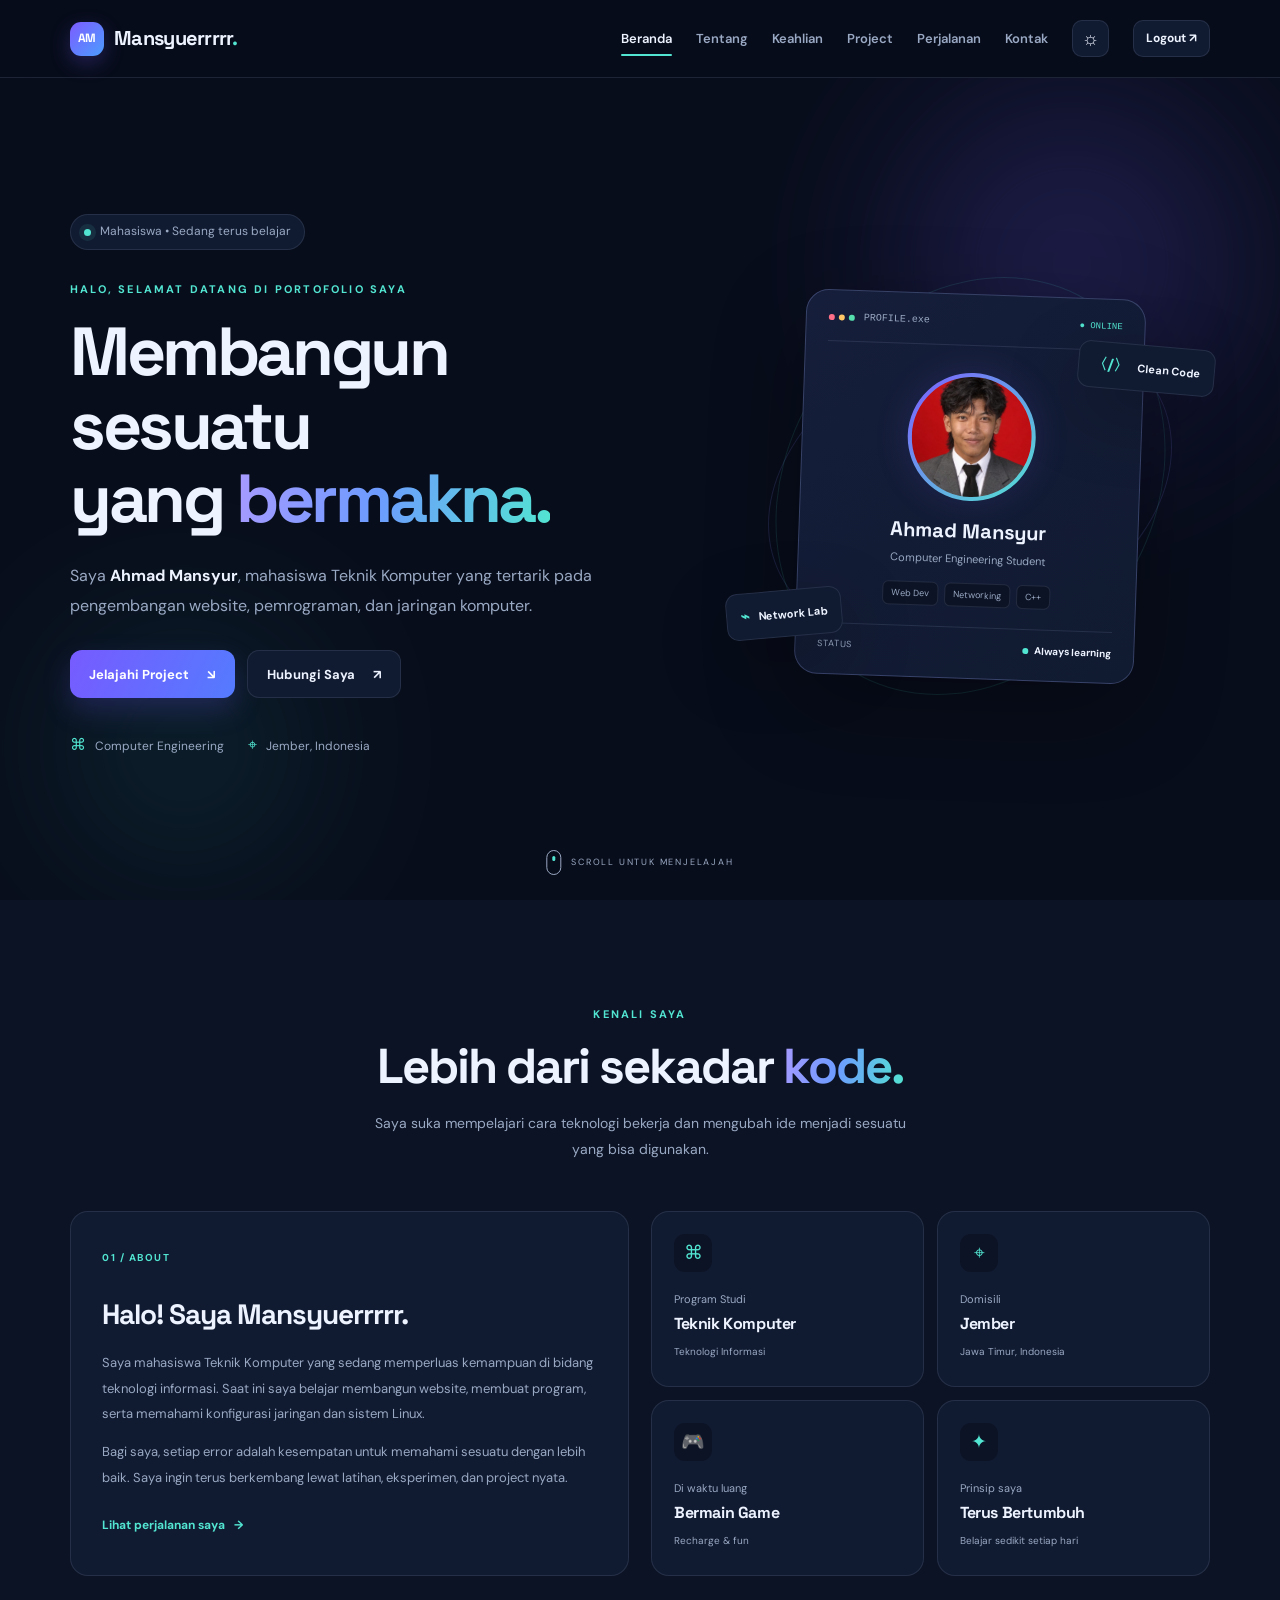
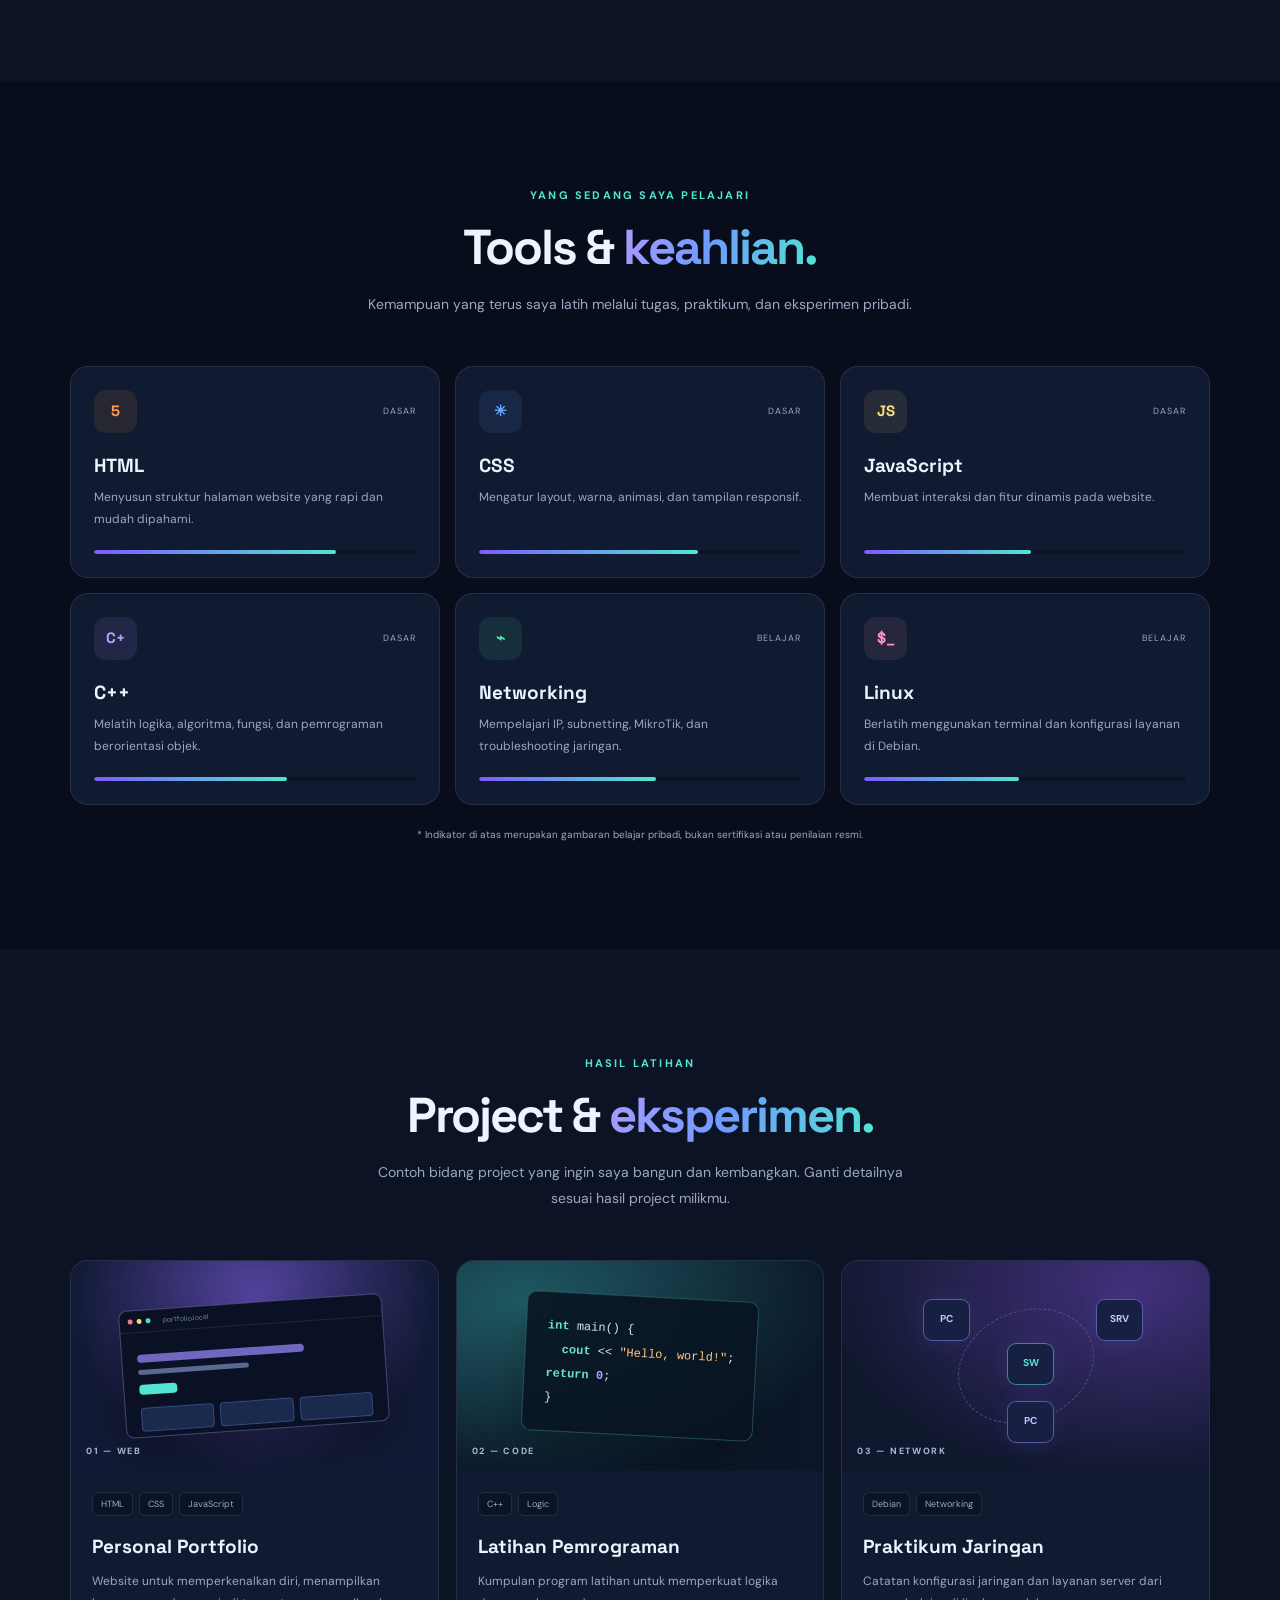
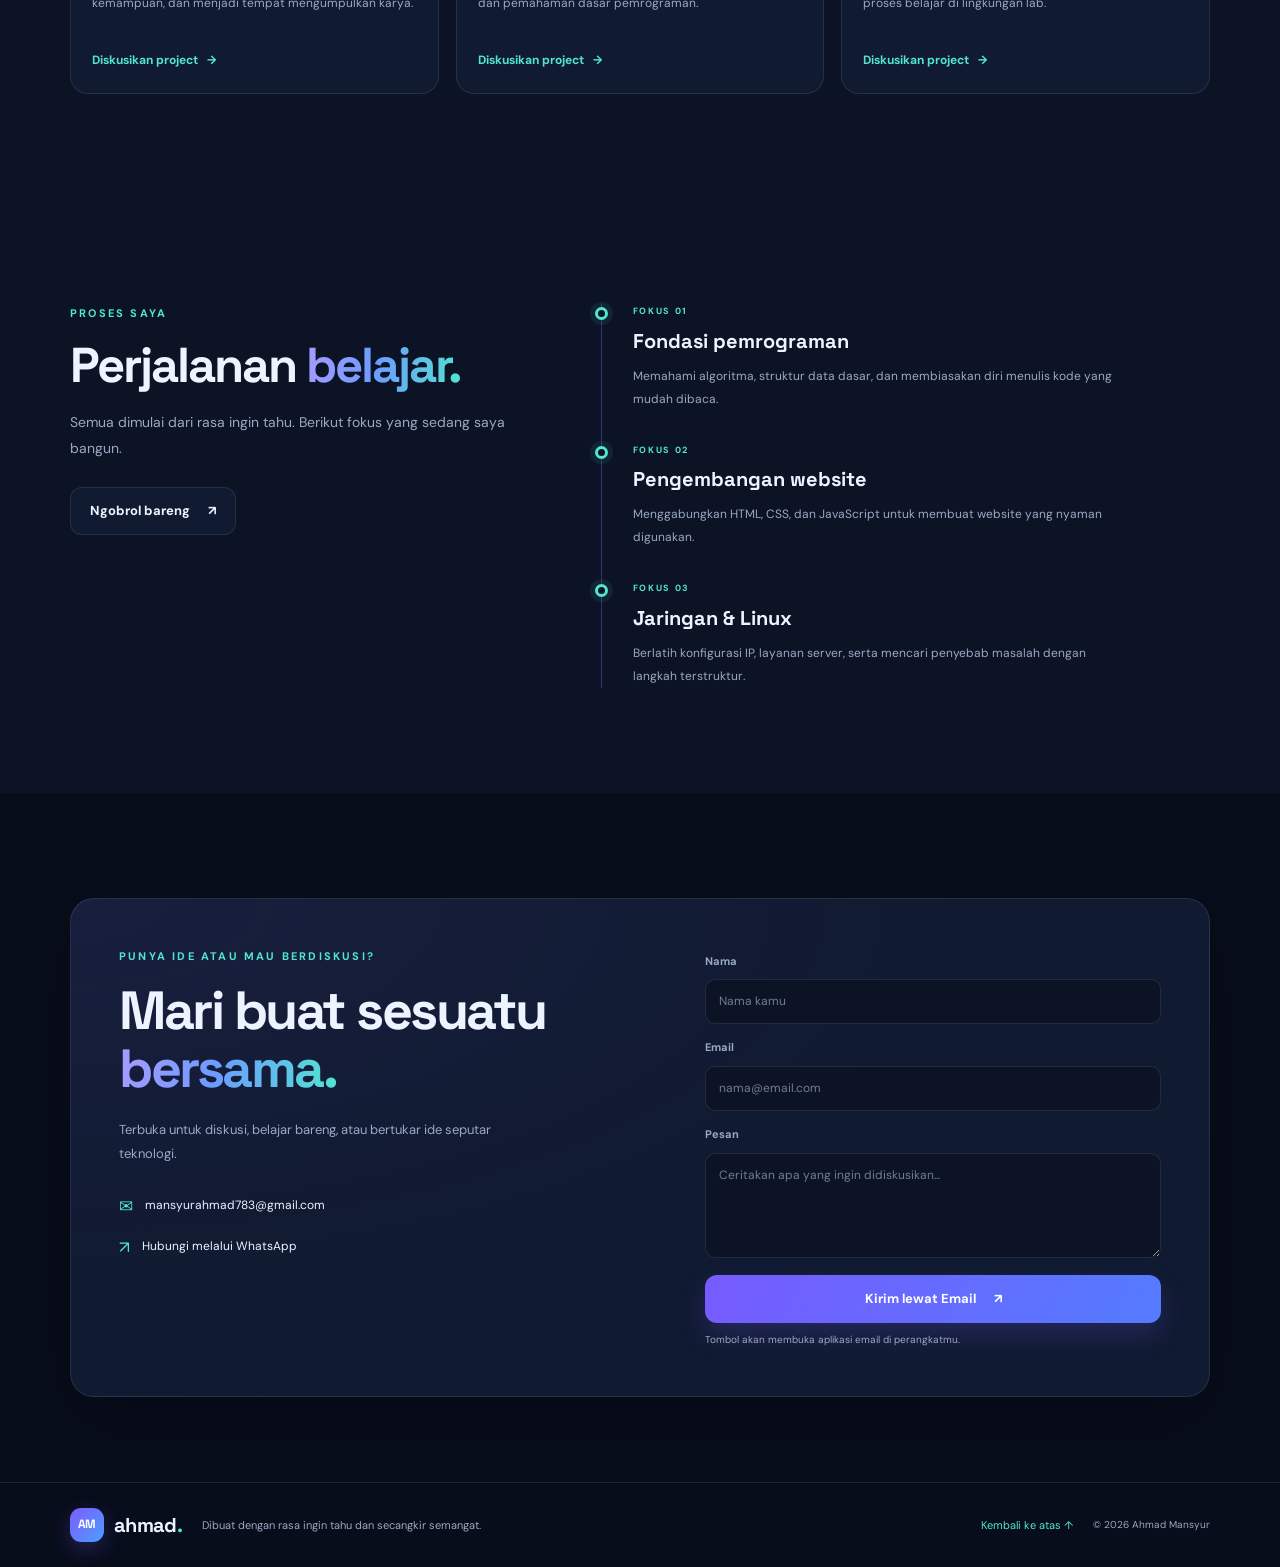
==== commit 7077e572: "Add files via upload" ====
--- a/index.html
+++ b/index.html
@@ -14,7 +14,7 @@
   <div class="progress-bar" id="progressBar"></div>
   <header class="site-header">
     <nav class="navbar container" aria-label="Navigasi utama">
-      <a class="brand" href="#home" aria-label="Ahmad Mansyur - Beranda"><span class="brand-mark">AM</span><span>ahmad<span class="brand-dot">.</span></span></a>
+      <a class="brand" href="#home" aria-label="Ahmad Mansyur - Beranda"><span class="brand-mark">AM</span><span>Mansyuerrrrr<span class="brand-dot">.</span></span></a>
       <button class="menu-toggle" id="menuToggle" aria-label="Buka menu" aria-expanded="false"><span></span><span></span><span></span></button>
       <ul class="nav-menu" id="navMenu">
         <li><a class="nav-link active" href="#home">Beranda</a></li>
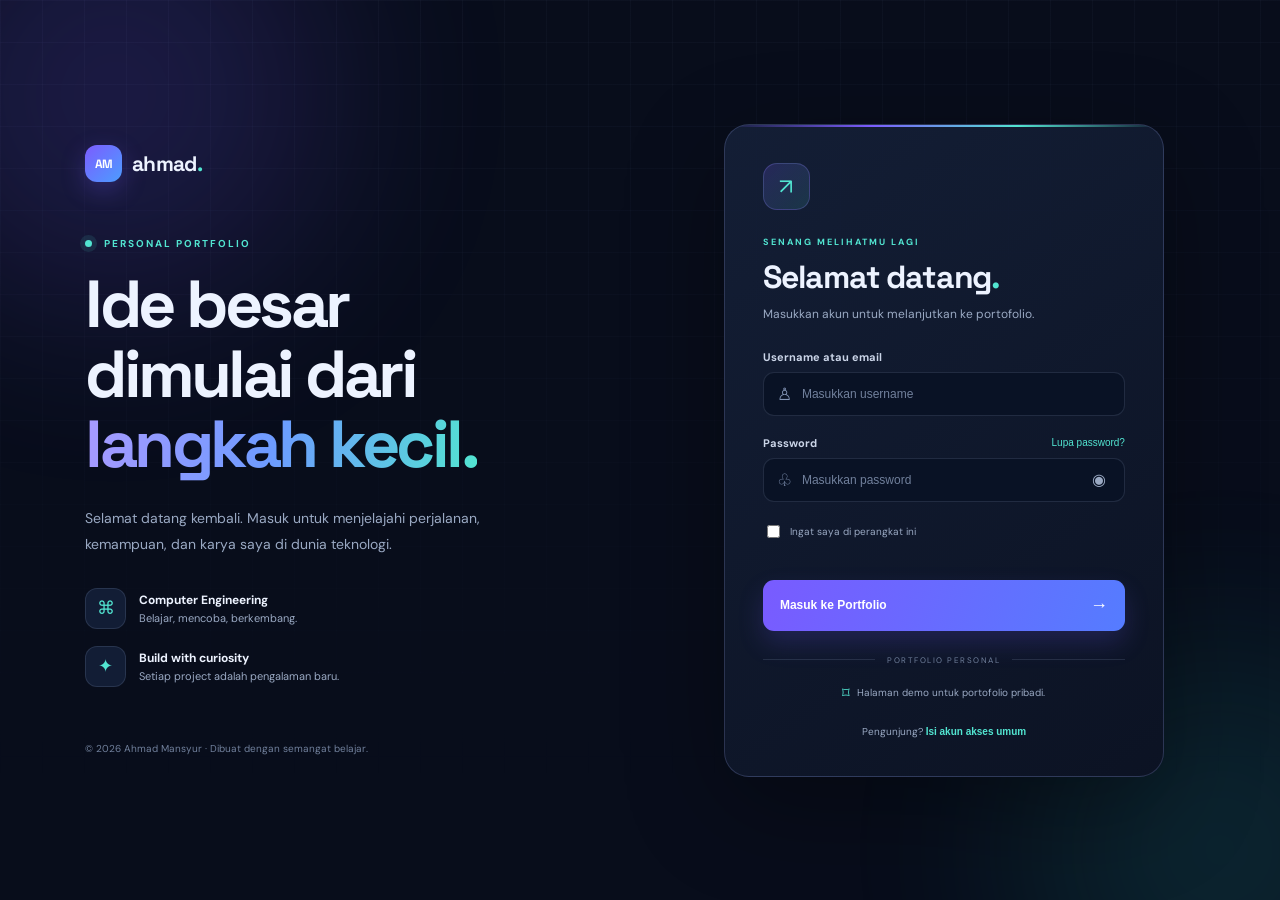
==== commit 237dcf6a: "Add files via upload" ====
--- a/index.html
+++ b/index.html
@@ -4,6 +4,11 @@
   <meta charset="UTF-8">
   <meta name="viewport" content="width=device-width, initial-scale=1.0">
   <meta name="theme-color" content="#080d1b">
+  <script>
+    if (localStorage.getItem("isLoggedIn") !== "true") {
+        window.location.replace("login.html");
+    }
+</script>
   <title>Ahmad Mansyur | Portfolio</title>
   <link rel="preconnect" href="https://fonts.googleapis.com">
   <link rel="preconnect" href="https://fonts.gstatic.com" crossorigin>
